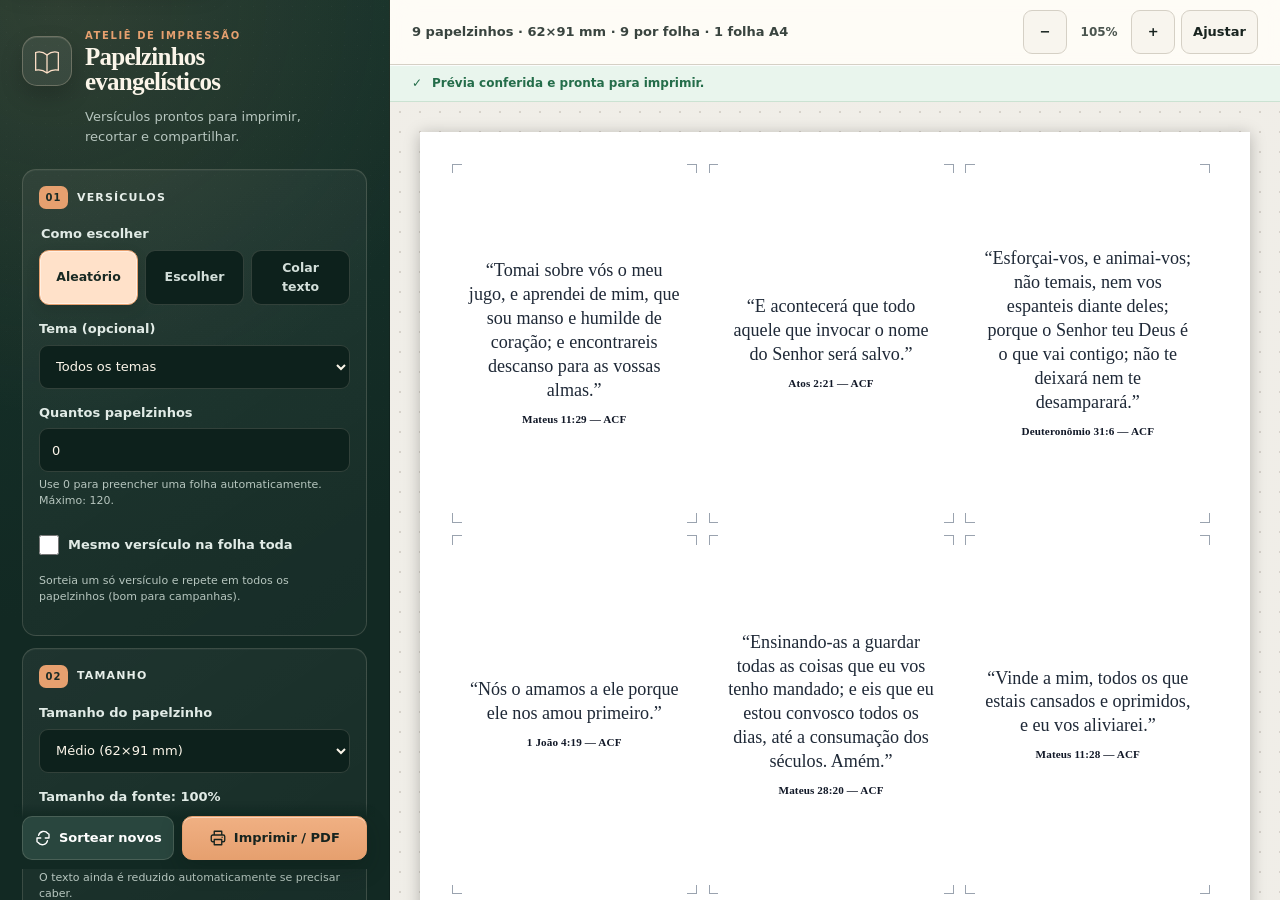
==== index.html @ 83075b1c "feat(footer): add ADMPF default and Portuguese polish" ====
<!DOCTYPE html>
<html lang="pt-BR">
<head>
  <meta charset="UTF-8" />
  <meta name="viewport" content="width=device-width, initial-scale=1.0" />
  <meta name="description" content="Monte folhas A4 de papelzinhos evangelísticos com versículos da Bíblia (ACF), prontos para imprimir e recortar." />
  <meta name="theme-color" content="#122923" />
  <title>Papelzinhos evangelísticos</title>
  <link rel="icon" href="data:image/svg+xml,%3Csvg xmlns='http://www.w3.org/2000/svg' viewBox='0 0 64 64'%3E%3Crect width='64' height='64' rx='14' fill='%23152a25'/%3E%3Cpath d='M13 17c8-3 14-1 19 4 5-5 11-7 19-4v32c-8-2-14 0-19 5-5-5-11-7-19-5z' fill='%23f5ead7'/%3E%3Cpath d='M32 21v33' stroke='%23d27d56' stroke-width='3'/%3E%3C/svg%3E" />
  <link rel="stylesheet" href="src/styles/main.css" />
  <link rel="stylesheet" href="src/styles/layout.css" />
  <link rel="stylesheet" href="src/styles/templates.css" />
  <link rel="stylesheet" href="src/styles/print.css" />
</head>
<body>
  <a class="skip-link" href="#preview">Pular para a prévia</a>
  <aside class="sidebar" id="sidebar">
    <header class="brand">
      <span class="brand-mark" aria-hidden="true">
        <svg viewBox="0 0 48 48" focusable="false">
          <path d="M8 12c6-2 11-.6 16 3.5C29 11.4 34 10 40 12v25c-6-1.5-11 0-16 4-5-4-10-5.5-16-4z" />
          <path d="M24 15.5V41" />
        </svg>
      </span>
      <span>
        <span class="eyebrow">Ateliê de impressão</span>
        <h1>Papelzinhos<br />evangelísticos</h1>
      </span>
    </header>
    <p class="subtitle">Versículos prontos para imprimir, recortar e compartilhar.</p>
    <a class="mobile-preview-link" href="#preview">Ver prévia da folha <span aria-hidden="true">↓</span></a>

    <section class="panel" aria-labelledby="step-verses">
      <h2 id="step-verses"><span>01</span> Versículos</h2>
      <div class="field">
        <fieldset class="mode-fieldset">
          <legend>Como escolher</legend>
          <div class="radios">
          <label><input type="radio" name="mode" value="random" checked /> Aleatório</label>
          <label><input type="radio" name="mode" value="manual" /> Escolher</label>
          <label><input type="radio" name="mode" value="paste" /> Colar texto</label>
          </div>
        </fieldset>
      </div>

      <div class="field mode-block" data-mode="random generate">
        <label for="theme">Tema (opcional)</label>
        <select id="theme"><option value="">Todos os temas</option></select>
      </div>

      <div class="field mode-block" data-mode="manual">
        <label for="search">Buscar versículo</label>
        <input type="search" id="search" placeholder="ex.: João 3:16 ou amor" autocomplete="off" aria-controls="searchResults" aria-expanded="false" />
        <div id="searchResults" class="search-results" aria-live="polite"></div>
        <div id="picked" class="picked" aria-label="Versículos escolhidos"></div>
      </div>

      <div class="field mode-block" data-mode="paste">
        <label for="pasteText">Cole os versículos (um por linha/parágrafo)</label>
        <textarea id="pasteText" rows="6" placeholder="João 3:16 - Porque Deus amou o mundo..."></textarea>
      </div>

      <div class="field mode-block" data-mode="random generate">
        <label for="count">Quantos papelzinhos</label>
        <input type="number" id="count" min="0" max="120" step="1" inputmode="numeric" value="0" aria-describedby="countHint" />
        <small class="hint" id="countHint">Use 0 para preencher uma folha automaticamente. Máximo: 120.</small>
      </div>

      <div class="field mode-block" data-mode="random generate">
        <label class="check"><input type="checkbox" id="sameVerse" aria-describedby="sameVerseHint" /> Mesmo versículo na folha toda</label>
        <small class="hint" id="sameVerseHint">Sorteia um só versículo e repete em todos os papelzinhos (bom para campanhas).</small>
      </div>

      <div class="field mode-block" data-mode="manual paste">
        <label class="check"><input type="checkbox" id="fillPage" aria-describedby="fillPageHint" /> Completar a folha repetindo</label>
        <small class="hint" id="fillPageHint">Repete os versículos escolhidos até fechar a última folha A4.</small>
      </div>
    </section>

    <section class="panel" aria-labelledby="step-size">
      <h2 id="step-size"><span>02</span> Tamanho</h2>
      <div class="field">
        <label for="size">Tamanho do papelzinho</label>
        <select id="size"></select>
      </div>
      <div class="field">
        <label for="fontScale">Tamanho da fonte: <span id="fontScaleVal">100%</span></label>
        <input type="range" id="fontScale" min="0.6" max="1.6" step="0.05" value="1" aria-describedby="fontScaleHint" />
        <small class="hint" id="fontScaleHint">O texto ainda é reduzido automaticamente se precisar caber.</small>
      </div>
    </section>

    <section class="panel" aria-labelledby="step-art">
      <h2 id="step-art"><span>03</span> Arte de fundo</h2>
      <div class="field template-field" id="templateField">
        <div class="template-select-fallback">
          <label for="template">Template</label>
          <select id="template"></select>
        </div>
        <button id="templateChooserButton" class="template-chooser-button" type="button" aria-haspopup="dialog" aria-controls="templateDialog" hidden>
          <span class="template-active-preview" id="selectedTemplatePreview" aria-hidden="true"></span>
          <span class="template-active-copy">
            <small>Arte selecionada</small>
            <strong id="selectedTemplateName">Liso (branco)</strong>
            <span>Ver os 22 modelos</span>
          </span>
          <svg aria-hidden="true" viewBox="0 0 24 24"><path d="m9 18 6-6-6-6" /></svg>
        </button>
      </div>
      <div class="field">
        <label for="bgImage">Ou use sua própria imagem de fundo</label>
        <input type="file" id="bgImage" accept="image/*" aria-describedby="bgImageHint bgImageError" />
        <small class="hint" id="bgImageHint">PNG, JPG, WebP ou outra imagem de até 10 MB e 32 megapixels.</small>
        <p class="field-error" id="bgImageError" role="alert" aria-live="assertive" hidden></p>
        <button id="bgImageClear" class="secondary compact" type="button" hidden>Remover imagem</button>
      </div>
      <div class="field" id="overlayField" hidden>
        <label for="overlay">Clareador do fundo (legibilidade): <span id="overlayVal">35%</span></label>
        <input type="range" id="overlay" min="0" max="0.85" step="0.05" value="0.35" />
      </div>
    </section>

    <section class="panel" aria-labelledby="step-personalize">
      <h2 id="step-personalize"><span>04</span> Personalização <small>opcional</small></h2>
      <div class="field">
        <label class="check footer-default-check">
          <input type="checkbox" id="defaultFooter" aria-describedby="defaultFooterText" />
          <span>
            <strong>Usar rodapé padrão</strong>
            <small id="defaultFooterText">IGREJA ADMPF - Descida do Metrô Eng. da Rainha - Ou visite uma igreja próxima.</small>
          </span>
        </label>
      </div>
      <div class="field">
        <label for="footerText">Texto extra do rodapé (opcional)</label>
        <input type="text" id="footerText" maxlength="80" placeholder="ex.: WhatsApp (91) 99999-9999" aria-describedby="footerHint" />
        <small class="hint" id="footerHint">Se o rodapé padrão estiver ativo, este texto aparecerá abaixo dele.</small>
      </div>
    </section>

    <div class="actions">
      <button id="btnGenerate" class="secondary" type="button">
        <svg aria-hidden="true" viewBox="0 0 24 24"><path d="M20 7v5h-5M4 17v-5h5M6.1 8.5A7 7 0 0 1 18.5 6L20 7M4 17l1.5 1A7 7 0 0 0 18 15.5" /></svg>
        <span>Sortear novos</span>
      </button>
      <button id="btnPrint" class="primary" type="button">
        <svg aria-hidden="true" viewBox="0 0 24 24"><path d="M7 8V3h10v5M7 17H5a2 2 0 0 1-2-2v-5a2 2 0 0 1 2-2h14a2 2 0 0 1 2 2v5a2 2 0 0 1-2 2h-2M7 14h10v7H7z" /><path d="M17.5 11h.01" /></svg>
        <span>Imprimir / PDF</span>
      </button>
    </div>
    <p class="footnote">Texto bíblico: Almeida Corrigida Fiel (ACF)</p>
  </aside>

  <main class="preview" id="preview" aria-labelledby="preview-title">
    <h2 id="preview-title" class="sr-only">Prévia das folhas A4</h2>
    <div class="preview-toolbar">
      <span id="sheetInfo" class="sheet-info" aria-live="polite"></span>
      <div class="zoom-controls" role="group" aria-label="Zoom da prévia">
        <button id="zoomOut" type="button" title="Diminuir zoom" aria-label="Diminuir zoom">−</button>
        <output id="zoomVal" class="zoom-val" aria-live="polite">100%</output>
        <button id="zoomIn" type="button" title="Aumentar zoom" aria-label="Aumentar zoom">+</button>
        <button id="zoomFit" type="button" title="Ajustar à largura da tela" aria-label="Ajustar prévia à largura">Ajustar</button>
      </div>
    </div>
    <div id="previewStatus" class="preview-status" role="status" aria-live="assertive" tabindex="-1" hidden></div>
    <div class="preview-scroll" id="previewScroll">
      <div id="sheetContainer" class="sheet-container"></div>
    </div>
  </main>

  <dialog id="templateDialog" class="template-dialog" aria-labelledby="templateDialogTitle" aria-describedby="templateDialogDescription">
    <form method="dialog">
      <header class="template-dialog-header">
        <div>
          <span class="eyebrow">Galeria de artes</span>
          <h2 id="templateDialogTitle">Escolha o fundo</h2>
          <p id="templateDialogDescription">Use as setas para explorar. Clique ou pressione Enter para aplicar.</p>
        </div>
        <button class="dialog-icon-close" type="submit" value="cancel" aria-label="Fechar galeria">
          <svg aria-hidden="true" viewBox="0 0 24 24"><path d="M6 6l12 12M18 6 6 18" /></svg>
        </button>
      </header>
      <div id="templateGallery" class="template-gallery" role="radiogroup" aria-label="Modelos de arte de fundo"></div>
      <footer class="template-dialog-footer">
        <span><strong id="galleryTemplateName">Liso (branco)</strong> selecionado</span>
        <button class="dialog-cancel" type="submit" value="done">Concluir</button>
      </footer>
    </form>
  </dialog>

  <dialog id="printDialog" class="print-dialog" aria-labelledby="printDialogTitle" aria-describedby="printDialogDescription">
    <form method="dialog">
      <div class="dialog-heading">
        <span class="dialog-mark" aria-hidden="true">
          <svg viewBox="0 0 24 24"><path d="M6 9V3h12v6M6 18H4a2 2 0 0 1-2-2v-5a2 2 0 0 1 2-2h16a2 2 0 0 1 2 2v5a2 2 0 0 1-2 2h-2M6 15h12v7H6z" /></svg>
        </span>
        <div>
          <span class="eyebrow">Conferência final</span>
          <h2 id="printDialogTitle">Prepare a impressão</h2>
        </div>
      </div>
      <p id="printDialogDescription">Na próxima janela, confira estas opções antes de imprimir ou salvar o PDF.</p>
      <p class="print-summary" id="printDialogSummary"></p>
      <ul class="print-checklist" aria-label="Configurações recomendadas">
        <li><span aria-hidden="true">✓</span><div><strong>Papel A4</strong><small>210 × 297 mm</small></div></li>
        <li><span aria-hidden="true">✓</span><div><strong>Escala 100%</strong><small>Não use “Ajustar à página”</small></div></li>
        <li><span aria-hidden="true">✓</span><div><strong>Margens: nenhuma</strong><small>Ou a opção “sem bordas”</small></div></li>
        <li><span aria-hidden="true">✓</span><div><strong>Gráficos de fundo</strong><small>Ative para imprimir a arte escolhida</small></div></li>
      </ul>
      <div class="dialog-actions">
        <button class="dialog-cancel" type="submit" value="cancel">Cancelar</button>
        <button class="primary" id="confirmPrint" type="button">Abrir impressão</button>
      </div>
    </form>
  </dialog>

  <script type="module" src="src/app.js"></script>
</body>
</html>
---- src/styles/main.css ----
/* main.css — interface do ateliê de impressão. */
:root {
  --canvas: #ebe8e0;
  --sidebar-bg: #122923;
  --sidebar-panel: #1a352e;
  --sidebar-fg: #fbf5e9;
  --sidebar-muted: #b7c6bf;
  --accent: #e6a06f;
  --accent-strong: #cf7d50;
  --accent-soft: #ffe1c9;
  --border: rgba(239, 230, 210, 0.16);
  --input-bg: #0d211c;
  --ring: rgba(242, 174, 126, 0.42);
  --ink: #18231f;
  --muted-ink: #5b655f;
  --paper: #fffdf8;
  --danger: #a74335;
  --danger-bg: #fff0ea;
  --success: #246d4a;
  --success-bg: #e9f5ed;
  --radius: 14px;
  --ease: cubic-bezier(0.2, 0.8, 0.2, 1);
  --shadow-paper: 0 2px 4px rgba(28, 37, 32, 0.08), 0 20px 55px rgba(28, 37, 32, 0.14);
}

* { box-sizing: border-box; }
html { margin: 0; height: 100%; scroll-behavior: smooth; }
body {
  margin: 0;
  height: 100%;
  display: flex;
  overflow: hidden;
  background: var(--canvas);
  color: var(--ink);
  font-family: Inter, ui-sans-serif, system-ui, -apple-system, BlinkMacSystemFont, "Segoe UI", sans-serif;
  font-size: 16px;
  line-height: 1.5;
}

[hidden] { display: none !important; }
.sr-only {
  position: absolute !important;
  width: 1px !important;
  height: 1px !important;
  padding: 0 !important;
  margin: -1px !important;
  overflow: hidden !important;
  clip: rect(0, 0, 0, 0) !important;
  white-space: nowrap !important;
  border: 0 !important;
}
.skip-link {
  position: fixed;
  z-index: 100;
  top: 10px;
  left: 10px;
  transform: translateY(-160%);
  padding: 10px 14px;
  border-radius: 8px;
  background: var(--paper);
  color: var(--ink);
  font-weight: 700;
  box-shadow: 0 8px 24px rgba(0, 0, 0, 0.2);
  transition: transform 180ms var(--ease);
}
.skip-link:focus { transform: translateY(0); }

/* ---------------- Painel de criação ---------------- */
.sidebar {
  position: relative;
  z-index: 10;
  flex: 0 0 390px;
  width: 390px;
  height: 100vh;
  overflow-y: auto;
  overscroll-behavior: contain;
  padding: 28px 22px 32px;
  color: var(--sidebar-fg);
  background:
    radial-gradient(circle at 15% 0%, rgba(230, 160, 111, 0.12), transparent 26rem),
    linear-gradient(165deg, #17332b 0%, var(--sidebar-bg) 62%);
  border-right: 1px solid rgba(0, 0, 0, 0.2);
  scrollbar-width: thin;
  scrollbar-color: #4d6b61 transparent;
}
.sidebar::before {
  content: "";
  position: fixed;
  z-index: -1;
  inset: 0 auto 0 0;
  width: 390px;
  pointer-events: none;
  opacity: 0.28;
  background-image: radial-gradient(rgba(255, 255, 255, 0.12) 0.7px, transparent 0.7px);
  background-size: 13px 13px;
  mask-image: linear-gradient(to bottom, #000, transparent 72%);
}

.brand { display: flex; align-items: center; gap: 13px; }
.brand-mark {
  display: grid;
  place-items: center;
  width: 50px;
  height: 50px;
  flex: 0 0 auto;
  border: 1px solid rgba(255, 225, 201, 0.25);
  border-radius: 15px;
  color: var(--accent-soft);
  background: rgba(255, 255, 255, 0.07);
  box-shadow: inset 0 1px rgba(255, 255, 255, 0.1), 0 10px 22px rgba(0, 0, 0, 0.18);
}
.brand-mark svg { width: 34px; height: 34px; fill: none; stroke: currentColor; stroke-width: 1.8; }
.eyebrow {
  display: block;
  margin-bottom: 2px;
  color: var(--accent);
  font-size: 10px;
  font-weight: 800;
  letter-spacing: 0.16em;
  text-transform: uppercase;
}
.sidebar h1 {
  margin: 0;
  font-family: Georgia, "Times New Roman", serif;
  font-size: 25px;
  font-weight: 600;
  line-height: 0.98;
  letter-spacing: -0.03em;
}
.sidebar .subtitle {
  max-width: 31ch;
  margin: 13px 0 22px 63px;
  color: var(--sidebar-muted);
  font-size: 13px;
  line-height: 1.55;
}
.mobile-preview-link { display: none; }

.panel {
  position: relative;
  margin-bottom: 12px;
  padding: 16px;
  overflow: hidden;
  border: 1px solid var(--border);
  border-radius: var(--radius);
  background: linear-gradient(145deg, rgba(255,255,255,0.055), rgba(255,255,255,0.025));
  box-shadow: inset 0 1px rgba(255, 255, 255, 0.035);
  transition: border-color 180ms var(--ease), background 180ms var(--ease);
}
.panel:focus-within {
  border-color: rgba(230, 160, 111, 0.42);
  background: linear-gradient(145deg, rgba(255,255,255,0.075), rgba(255,255,255,0.035));
}
.panel h2 {
  display: flex;
  align-items: center;
  gap: 9px;
  margin: 0 0 15px;
  color: #e6eee9;
  font-size: 11px;
  font-weight: 800;
  letter-spacing: 0.105em;
  text-transform: uppercase;
}
.panel h2 > span {
  display: grid;
  place-items: center;
  width: 29px;
  height: 23px;
  border-radius: 7px;
  color: #192b26;
  background: var(--accent);
  font-size: 10px;
  font-variant-numeric: tabular-nums;
}
.panel h2 small {
  margin-left: auto;
  color: var(--sidebar-muted);
  font-size: 9px;
  font-weight: 700;
  letter-spacing: 0.08em;
}
.field { margin-bottom: 14px; }
.field:last-child { margin-bottom: 0; }
.field > label,
.template-select-fallback > label,
.mode-fieldset > legend {
  display: block;
  margin: 0 0 6px;
  color: #e1ebe6;
  font-size: 13px;
  font-weight: 600;
}
.mode-fieldset { min-width: 0; margin: 0; padding: 0; border: 0; }

.radios { display: grid; grid-template-columns: repeat(3, minmax(0, 1fr)); gap: 7px; }
.radios label {
  position: relative;
  display: flex;
  align-items: center;
  justify-content: center;
  min-height: 44px;
  padding: 8px 10px;
  cursor: pointer;
  user-select: none;
  border: 1px solid var(--border);
  border-radius: 10px;
  background: var(--input-bg);
  color: #d3dfda;
  font-size: 12.5px;
  font-weight: 650;
  text-align: center;
  transition: color 180ms var(--ease), border-color 180ms var(--ease), background 180ms var(--ease), box-shadow 180ms var(--ease);
}
.radios label:hover { border-color: rgba(230, 160, 111, 0.5); }
.radios label:has(input:checked) {
  border-color: var(--accent);
  color: #182923;
  background: var(--accent-soft);
  box-shadow: inset 0 0 0 1px rgba(255,255,255,0.45), 0 5px 14px rgba(0,0,0,0.12);
}
.radios label:has(input:focus-visible) { outline: 3px solid var(--ring); outline-offset: 2px; }
.radios input[type="radio"] { position: absolute; opacity: 0; pointer-events: none; }

.check {
  display: flex !important;
  align-items: center;
  gap: 9px;
  min-height: 44px;
  cursor: pointer;
  color: #dce6e1;
  font-size: 13px;
  line-height: 1.4;
}
.check input { width: 20px; height: 20px; flex: 0 0 auto; margin: 0; accent-color: var(--accent-strong); }

.footer-default-check {
  min-height: 68px;
  padding: 11px;
  border: 1px solid var(--border);
  border-radius: 10px;
  background: var(--input-bg);
  transition: border-color 180ms var(--ease), background 180ms var(--ease), box-shadow 180ms var(--ease);
}
.footer-default-check:hover { border-color: rgba(230, 160, 111, 0.5); }
.footer-default-check:has(input:checked) {
  border-color: var(--accent);
  background: #18382f;
  box-shadow: inset 0 0 0 1px rgba(255, 225, 201, 0.08);
}
.footer-default-check > span { min-width: 0; }
.footer-default-check strong,
.footer-default-check small { display: block; }
.footer-default-check strong { color: #f7efe3; font-size: 13px; }
.footer-default-check small {
  margin-top: 3px;
  color: var(--sidebar-muted);
  font-size: 10px;
  font-weight: 500;
  line-height: 1.4;
}

input[type="text"],
input[type="search"],
input[type="number"],
select,
textarea {
  width: 100%;
  min-height: 44px;
  padding: 10px 12px;
  border: 1px solid var(--border);
  border-radius: 9px;
  outline: none;
  background: var(--input-bg);
  color: var(--sidebar-fg);
  font: inherit;
  font-size: 13px;
  transition: border-color 160ms var(--ease), box-shadow 160ms var(--ease), background 160ms var(--ease);
}
input::placeholder, textarea::placeholder { color: #81958d; opacity: 1; }
input[type="text"]:focus,
input[type="search"]:focus,
input[type="number"]:focus,
select:focus,
textarea:focus {
  border-color: var(--accent);
  background: #102720;
  box-shadow: 0 0 0 3px var(--ring);
}
select { cursor: pointer; }
textarea { min-height: 112px; resize: vertical; line-height: 1.5; }
input[type="range"] { width: 100%; min-height: 44px; cursor: pointer; accent-color: var(--accent); }
input[type="file"] { width: 100%; min-height: 44px; color: var(--sidebar-muted); font-size: 12px; }
input[type="file"]::file-selector-button {
  min-height: 38px;
  margin-right: 8px;
  padding: 7px 11px;
  cursor: pointer;
  border: 1px solid var(--border);
  border-radius: 8px;
  background: #29463e;
  color: var(--sidebar-fg);
  font: inherit;
  font-size: 12px;
}
.hint, .footnote { color: var(--sidebar-muted); font-size: 11px; }
.hint { display: block; margin-top: 5px; line-height: 1.45; }
.footnote { margin: 15px 0 0; text-align: center; }
.field-error {
  margin: 7px 0 0;
  padding: 9px 10px;
  border: 1px solid rgba(255, 184, 161, 0.35);
  border-radius: 8px;
  background: rgba(130, 42, 29, 0.28);
  color: #ffd7ca;
  font-size: 12px;
  font-weight: 650;
  line-height: 1.4;
}

/* Seletor compacto de arte; o select original continua como fallback sem JS. */
.template-chooser-button {
  display: grid;
  grid-template-columns: 92px minmax(0, 1fr) 20px;
  align-items: center;
  width: 100%;
  min-height: 82px;
  padding: 8px;
  gap: 11px;
  border-color: rgba(255, 225, 201, 0.22);
  background: #0d211c;
  text-align: left;
}
.template-chooser-button:hover { border-color: rgba(230, 160, 111, 0.58); background: #102720; }
.template-active-preview {
  position: relative;
  display: block;
  width: 92px;
  height: 64px;
  overflow: hidden;
  border: 1px solid rgba(255,255,255,0.38);
  border-radius: 8px;
  background: #fff;
  color: #1d2924;
  box-shadow: 0 5px 14px rgba(0,0,0,0.2);
}
.template-active-copy { display: block; min-width: 0; }
.template-active-copy small,
.template-active-copy strong,
.template-active-copy span { display: block; }
.template-active-copy small { color: var(--sidebar-muted); font-size: 9px; font-weight: 800; letter-spacing: 0.1em; text-transform: uppercase; }
.template-active-copy strong { margin-top: 2px; overflow: hidden; color: #fff; font-size: 13px; text-overflow: ellipsis; white-space: nowrap; }
.template-active-copy > span { margin-top: 2px; color: var(--accent-soft); font-size: 11px; font-weight: 650; }
.template-chooser-button > svg { width: 19px; height: 19px; fill: none; stroke: var(--accent); stroke-width: 2; stroke-linecap: round; stroke-linejoin: round; }
.template-field.is-enhanced .template-select-fallback { display: none; }

.template-mini-content {
  position: absolute;
  z-index: 2;
  inset: 0;
  display: flex;
  flex-direction: column;
  align-items: center;
  justify-content: center;
  padding: 10px;
  color: #1f2937;
  font-family: Georgia, "Times New Roman", serif;
  line-height: 1.12;
  text-align: center;
  pointer-events: none;
}
.template-mini-content > span { max-width: 16ch; font-size: 9px; }
.template-mini-content > small { margin-top: 4px; font-size: 7px; font-weight: 700; }

/* Busca / seleção manual */
.search-results { display: grid; max-height: 230px; margin-top: 7px; overflow-y: auto; gap: 3px; }
.result {
  display: block;
  width: 100%;
  min-height: 44px;
  padding: 9px 10px;
  cursor: pointer;
  border: 0;
  border-radius: 8px;
  background: transparent;
  color: var(--sidebar-fg);
  font-size: 12px;
  line-height: 1.4;
  text-align: left;
  transition: background 160ms var(--ease);
}
.result:hover, .result:focus-visible { background: #29463e; }
.result strong { color: var(--accent-soft); }
.result span { display: block; margin-top: 2px; color: var(--sidebar-muted); }
.search-empty { margin: 4px 0 0; padding: 10px; color: var(--sidebar-muted); font-size: 12px; }
.picked { display: flex; flex-wrap: wrap; gap: 6px; margin-top: 9px; }
.chip {
  display: inline-flex;
  align-items: center;
  min-height: 46px;
  padding: 1px 1px 1px 12px;
  gap: 4px;
  border: 1px solid rgba(255, 225, 201, 0.2);
  border-radius: 999px;
  background: #29463e;
  color: #fff;
  font-size: 12px;
}
.chip button {
  display: grid;
  place-items: center;
  width: 44px;
  height: 44px;
  min-height: 44px;
  padding: 0;
  border: 0;
  border-radius: 50%;
  background: transparent;
  color: #fff;
  font-size: 18px;
  line-height: 1;
}
.chip button:hover { background: rgba(255,255,255,0.1); }

/* Ações sempre alcançíveis */
.actions {
  position: sticky;
  z-index: 5;
  bottom: -1px;
  display: grid;
  grid-template-columns: 0.9fr 1.1fr;
  gap: 8px;
  margin: 18px -8px 0;
  padding: 12px 8px 9px;
  background: linear-gradient(to bottom, transparent, var(--sidebar-bg) 22%);
}
button {
  min-height: 44px;
  padding: 10px 13px;
  cursor: pointer;
  border: 1px solid var(--border);
  border-radius: 10px;
  background: #29463e;
  color: #fff;
  font: inherit;
  font-size: 13px;
  font-weight: 700;
  transition: background 180ms var(--ease), border-color 180ms var(--ease), box-shadow 180ms var(--ease), transform 180ms var(--ease), opacity 180ms var(--ease);
}
button:hover { background: #34584e; border-color: rgba(255,255,255,0.24); }
button:active { transform: translateY(1px); }
button:disabled { cursor: not-allowed; opacity: 0.52; transform: none; }
button.primary {
  border-color: var(--accent);
  background: linear-gradient(180deg, #f0b083 0%, var(--accent) 100%);
  color: #17241f;
  box-shadow: 0 8px 22px rgba(11, 25, 21, 0.3), inset 0 1px rgba(255,255,255,0.45);
}
button.primary:hover:not(:disabled) { border-color: #f3bb94; background: linear-gradient(180deg, #f5bd97 0%, #e8a170 100%); }
button.secondary { background: #29463e; }
button.compact { min-height: 44px; margin-top: 7px; padding: 8px 11px; }
.actions button { display: inline-flex; align-items: center; justify-content: center; gap: 7px; padding-inline: 9px; }
.actions svg { width: 18px; height: 18px; flex: 0 0 auto; fill: none; stroke: currentColor; stroke-width: 1.8; stroke-linecap: round; stroke-linejoin: round; }
:focus-visible { outline: 3px solid var(--accent); outline-offset: 2px; }

/* ---------------- Área de prévia ---------------- */
.preview { flex: 1; display: flex; min-width: 0; height: 100vh; flex-direction: column; background: var(--canvas); }
.preview-toolbar {
  position: relative;
  z-index: 4;
  display: flex;
  align-items: center;
  justify-content: space-between;
  min-height: 64px;
  padding: 10px 22px;
  gap: 16px;
  flex: 0 0 auto;
  border-bottom: 1px solid #d5d0c5;
  background: rgba(255, 253, 248, 0.92);
  color: var(--ink);
  backdrop-filter: blur(12px);
  box-shadow: 0 1px 0 rgba(255,255,255,0.8);
}
.sheet-info {
  min-width: 0;
  overflow: hidden;
  color: #39443f;
  font-size: 13px;
  font-weight: 700;
  text-overflow: ellipsis;
  white-space: nowrap;
}
.zoom-controls { display: flex; align-items: center; gap: 6px; flex: 0 0 auto; }
.zoom-controls button {
  min-width: 44px;
  min-height: 44px;
  padding: 6px 11px;
  border: 1px solid #d5d0c5;
  border-radius: 9px;
  background: #f8f5ee;
  color: var(--ink);
  font-size: 13px;
}
.zoom-controls button:hover { border-color: #bbb4a7; background: #eee9df; }
.zoom-val { min-width: 52px; color: #4b554f; font-size: 12px; font-weight: 750; text-align: center; font-variant-numeric: tabular-nums; }
.preview-status {
  position: relative;
  z-index: 3;
  padding: 9px 22px 9px 42px;
  border-bottom: 1px solid transparent;
  font-size: 12px;
  font-weight: 650;
}
.preview-status::before { position: absolute; left: 22px; font-weight: 900; }
.preview-status.is-ready { border-color: #cbe2d2; background: var(--success-bg); color: var(--success); }
.preview-status.is-ready::before { content: "✓"; }
.preview-status.is-checking { border-color: #ddd8cc; background: #f7f3ea; color: var(--muted-ink); }
.preview-status.is-checking::before { content: "·"; }
.preview-status.is-pending { border-color: #ead49e; background: #fff7dc; color: #725515; }
.preview-status.is-pending::before { content: "…"; }
.preview-status.is-warning { border-color: #efc8ba; background: var(--danger-bg); color: var(--danger); }
.preview-status.is-warning::before { content: "!"; }
.preview-scroll {
  flex: 1;
  display: flex;
  align-items: flex-start;
  justify-content: center;
  overflow: auto;
  padding: 30px;
  background-color: var(--canvas);
  background-image:
    linear-gradient(rgba(255,255,255,0.25), rgba(255,255,255,0.25)),
    radial-gradient(circle, #c7c1b6 0.7px, transparent 0.8px);
  background-size: auto, 20px 20px;
}
.sheet-container { display: flex; flex-direction: column; gap: 28px; filter: drop-shadow(var(--shadow-paper)); }
.empty {
  max-width: 430px;
  margin-top: 8vh;
  padding: 44px 38px;
  border: 1px dashed #bbb4a7;
  border-radius: 16px;
  background: rgba(255,253,248,0.8);
  color: var(--muted-ink);
  font-size: 14px;
  text-align: center;
}

/* ---------------- Conferência de impressão ---------------- */
.print-dialog {
  width: min(92vw, 540px);
  max-height: min(88vh, 760px);
  padding: 0;
  overflow: auto;
  border: 1px solid #d6cfc1;
  border-radius: 20px;
  background: var(--paper);
  color: var(--ink);
  box-shadow: 0 28px 90px rgba(10, 26, 21, 0.35);
}

/* ---------------- Galeria de templates ---------------- */
.template-dialog {
  width: min(94vw, 860px);
  max-height: min(90vh, 820px);
  padding: 0;
  overflow: hidden;
  border: 1px solid #d6cfc1;
  border-radius: 20px;
  background: var(--paper);
  color: var(--ink);
  box-shadow: 0 28px 90px rgba(10, 26, 21, 0.4);
}
.template-dialog::backdrop { background: rgba(8, 21, 17, 0.76); backdrop-filter: blur(5px); }
.template-dialog form { display: flex; max-height: min(90vh, 820px); margin: 0; flex-direction: column; }
.template-dialog-header {
  display: flex;
  align-items: flex-start;
  justify-content: space-between;
  padding: 24px 26px 18px;
  gap: 18px;
  flex: 0 0 auto;
  border-bottom: 1px solid #e0dbd1;
}
.template-dialog .eyebrow { color: #8d5839; }
.template-dialog h2 { margin: 2px 0 0; font-family: Georgia, "Times New Roman", serif; font-size: 29px; line-height: 1.05; letter-spacing: -0.025em; }
.template-dialog-header p { margin: 7px 0 0; color: #5c6761; font-size: 12px; }
.dialog-icon-close {
  display: grid;
  place-items: center;
  width: 44px;
  min-width: 44px;
  height: 44px;
  padding: 0;
  border-color: #d7d1c6;
  border-radius: 50%;
  background: #f3efe7;
  color: #37433d;
}
.dialog-icon-close:hover { border-color: #bbb2a4; background: #e9e3d8; }
.dialog-icon-close svg { width: 20px; height: 20px; fill: none; stroke: currentColor; stroke-width: 2; stroke-linecap: round; }
.template-gallery {
  display: grid;
  grid-template-columns: repeat(4, minmax(0, 1fr));
  grid-auto-rows: max-content;
  align-content: start;
  min-height: 0;
  padding: 18px 20px 22px;
  overflow-y: auto;
  gap: 12px;
  flex: 1 1 auto;
  background:
    linear-gradient(rgba(255,255,255,0.38), rgba(255,255,255,0.38)),
    radial-gradient(circle, #d4cec2 0.6px, transparent 0.7px);
  background-color: #ece8df;
  background-size: auto, 16px 16px;
  scrollbar-width: thin;
  scrollbar-color: #ada598 transparent;
}
.template-option {
  position: relative;
  display: block;
  min-width: 0;
  min-height: 0;
  padding: 7px;
  overflow: hidden;
  border: 2px solid transparent;
  border-radius: 12px;
  background: #fffdf8;
  color: var(--ink);
  box-shadow: 0 3px 12px rgba(32, 41, 36, 0.08);
  text-align: left;
}
.template-option:hover { border-color: #b9a58f; background: #fff; box-shadow: 0 8px 22px rgba(32, 41, 36, 0.14); }
.template-option[aria-checked="true"] { border-color: var(--accent-strong); box-shadow: 0 0 0 2px rgba(207, 125, 80, 0.16), 0 8px 22px rgba(32, 41, 36, 0.14); }
.template-option[aria-checked="true"]::after {
  content: "✓";
  position: absolute;
  z-index: 4;
  top: 12px;
  right: 12px;
  display: grid;
  place-items: center;
  width: 25px;
  height: 25px;
  border: 2px solid #fff;
  border-radius: 50%;
  background: #245f45;
  color: #fff;
  font-size: 13px;
  font-weight: 900;
  box-shadow: 0 2px 7px rgba(0,0,0,0.25);
}
.template-thumb {
  position: relative;
  display: block;
  width: 100%;
  aspect-ratio: 1.38 / 1;
  overflow: hidden;
  border: 1px solid #d9d4ca;
  border-radius: 7px;
  background: #fff;
}
.template-option-label { display: block; padding: 8px 3px 3px; overflow: hidden; color: #35413b; font-size: 11px; font-weight: 750; text-overflow: ellipsis; white-space: nowrap; }
.template-dialog-footer {
  display: flex;
  align-items: center;
  justify-content: space-between;
  min-height: 62px;
  padding: 9px 24px;
  gap: 14px;
  flex: 0 0 auto;
  border-top: 1px solid #d9d3c8;
  background: var(--paper);
  color: #59635e;
  font-size: 12px;
}
.template-dialog-footer strong { color: #27332e; }
.template-dialog-footer button { min-width: 110px; border-color: #d6cfc1; background: #f4f0e8; color: #34413b; }
.template-dialog-footer button:hover { border-color: #bdb4a6; background: #e9e3d8; }
.print-dialog::backdrop {
  background: rgba(8, 21, 17, 0.72);
  backdrop-filter: blur(5px);
}
.print-dialog form { margin: 0; padding: 28px; }
.dialog-heading { display: flex; align-items: center; gap: 14px; margin-bottom: 17px; }
.dialog-mark {
  display: grid;
  place-items: center;
  width: 52px;
  height: 52px;
  flex: 0 0 auto;
  border-radius: 15px;
  background: #e8f1ec;
  color: #255c45;
}
.dialog-mark svg { width: 29px; height: 29px; fill: none; stroke: currentColor; stroke-width: 1.8; stroke-linecap: round; stroke-linejoin: round; }
.print-dialog .eyebrow { color: #8d5839; }
.print-dialog h2 { margin: 2px 0 0; font-family: Georgia, "Times New Roman", serif; font-size: 27px; line-height: 1.1; letter-spacing: -0.025em; }
.print-dialog > form > p { color: #55605a; font-size: 14px; line-height: 1.55; }
.print-dialog .print-summary {
  margin: 18px 0;
  padding: 12px 14px;
  border-left: 4px solid var(--accent-strong);
  border-radius: 0 9px 9px 0;
  background: #f7efe4;
  color: #4b382b;
  font-weight: 750;
}
.print-checklist { display: grid; margin: 0; padding: 0; gap: 8px; list-style: none; }
.print-checklist li {
  display: flex;
  align-items: center;
  min-height: 58px;
  padding: 9px 11px;
  gap: 11px;
  border: 1px solid #ddd8cd;
  border-radius: 11px;
  background: #fff;
}
.print-checklist li > span {
  display: grid;
  place-items: center;
  width: 27px;
  height: 27px;
  flex: 0 0 auto;
  border-radius: 50%;
  background: #dceee3;
  color: #206340;
  font-weight: 900;
}
.print-checklist strong, .print-checklist small { display: block; }
.print-checklist strong { color: #26332e; font-size: 13px; }
.print-checklist small { margin-top: 1px; color: #65706a; font-size: 11px; }
.dialog-actions { display: grid; grid-template-columns: 1fr 1.2fr; margin-top: 22px; gap: 9px; }
.dialog-actions button { min-height: 48px; }
.dialog-actions .dialog-cancel { border-color: #d6cfc1; background: #f4f0e8; color: #34413b; }
.dialog-actions .dialog-cancel:hover { border-color: #bdb4a6; background: #e9e3d8; }

/* ---------------- Telas estreitas ---------------- */
@media (max-width: 900px) {
  html, body { height: auto; min-height: 100%; }
  body { display: block; overflow: visible; }
  .sidebar {
    width: 100%;
    height: auto;
    min-height: 0;
    padding: 24px 18px 0;
    overflow: visible;
    overscroll-behavior: auto;
    border-right: 0;
  }
  .sidebar::before { position: absolute; width: 100%; height: 28rem; }
  .sidebar .subtitle { margin-left: 63px; }
  .mobile-preview-link {
    display: inline-flex;
    align-items: center;
    min-height: 44px;
    margin: -6px 0 16px 63px;
    gap: 6px;
    color: var(--accent-soft);
    font-size: 12px;
    font-weight: 750;
    text-underline-offset: 3px;
  }
  .panel { max-width: 680px; margin-inline: auto; }
  .actions {
    margin-inline: -18px;
    padding: 14px 18px calc(14px + env(safe-area-inset-bottom));
    background: rgba(13, 33, 28, 0.96);
    backdrop-filter: blur(16px);
    box-shadow: 0 -1px rgba(255,255,255,0.08), 0 -12px 28px rgba(0,0,0,0.18);
  }
  .footnote { margin: 0; padding: 12px 0 22px; }
  .preview { width: 100%; height: auto; min-height: 100svh; scroll-margin-top: 0; }
  .preview-toolbar { position: sticky; top: 0; padding-inline: 14px; }
  .preview-scroll { min-height: calc(100svh - 64px); padding: 16px; overflow: auto; }
}

@media (max-width: 520px) {
  .sidebar { padding-inline: 14px; }
  .brand-mark { width: 46px; height: 46px; border-radius: 13px; }
  .sidebar h1 { font-size: 23px; }
  .sidebar .subtitle, .mobile-preview-link { margin-left: 59px; }
  .panel { padding: 14px; }
  .actions { margin-inline: -14px; padding-inline: 14px; }
  .actions button { font-size: 12px; }
  .preview-toolbar { align-items: stretch; flex-direction: column; gap: 7px; padding-block: 9px; }
  .sheet-info { text-align: center; }
  .zoom-controls { justify-content: center; }
  .preview-status { padding-inline: 36px 14px; }
  .preview-status::before { left: 15px; }
  .preview-scroll { min-height: calc(100svh - 113px); padding: 12px; }
  .template-dialog { width: calc(100vw - 20px); max-height: calc(100svh - 20px); border-radius: 16px; }
  .template-dialog form { max-height: calc(100svh - 20px); }
  .template-dialog-header { padding: 19px 17px 14px; }
  .template-dialog h2 { font-size: 25px; }
  .template-dialog-header p { max-width: 32ch; }
  .template-gallery { grid-template-columns: repeat(2, minmax(0, 1fr)); padding: 12px; gap: 9px; }
  .template-option { padding: 5px; }
  .template-dialog-footer { padding-inline: 15px; }
  .template-dialog-footer span { max-width: 20ch; }
  .print-dialog form { padding: 22px 18px 18px; }
  .print-dialog h2 { font-size: 24px; }
  .dialog-actions { grid-template-columns: 1fr; }
  .dialog-actions .primary { grid-row: 1; }
}

@media (prefers-reduced-motion: reduce) {
  html { scroll-behavior: auto; }
  *, *::before, *::after {
    scroll-behavior: auto !important;
    transition-duration: 0.01ms !important;
    animation-duration: 0.01ms !important;
    animation-iteration-count: 1 !important;
  }
}

@media print {
  .skip-link,
  .preview-status,
  .template-dialog { display: none !important; }
}
---- src/styles/layout.css ----
/* layout.css — Diagramação A4 na tela (preview). DONO: Agente "layout".
   Estiliza: a folha A4 com sombra de preview, o grid de papelzinhos,
   a tipografia (serifada para o versículo) e as marcas de corte. */

/* Autossuficiência do módulo: não depender do reset global do main.css.
   (padding do .tract-content precisa contar DENTRO da célula em mm) */
.a4-page,
.tract-grid,
.tract,
.tract-bg,
.tract-content,
.tract-content * {
  box-sizing: border-box;
}

/* ---- Folha A4 (preview na tela) ----------------------------------------- */
.a4-page {
  width: 210mm;
  height: 297mm;
  background: #fff;
  box-shadow: 0 2px 14px rgba(0, 0, 0, 0.25);
  position: relative;
  overflow: hidden;
  flex: 0 0 auto; /* não encolhe dentro do .sheet-container (flex column) */
}

/* ---- Grid dos papelzinhos ----------------------------------------------- */
.tract-grid {
  display: grid;
  align-content: start;
  justify-content: start;
  /* colunas, gap e padding vêm inline de layout.js (em mm) */
}

/* ---- Papelzinho ---------------------------------------------------------- */
.tract {
  position: relative;
  overflow: hidden;
  background: #fff;
}

/* Marca de corte estilo "linha pontilhada": borda discreta na célula. */
.tract.crop-dashed {
  border: 0.3mm dashed #b8c0cc;
}

/* Estilo "cantos / crop marks": sem borda; os cantinhos são desenhados. */
.tract.crop-marks {
  border: none;
}

/* ---- Fundo (arte do template) ------------------------------------------- */
.tract-bg {
  position: absolute;
  inset: 0;
  z-index: 0;
  pointer-events: none;
}

/* ---- Conteúdo (versículo + referência) ---------------------------------- */
.tract-content {
  position: relative;
  z-index: 1;
  height: 100%;
  width: 100%;
  display: flex;
  flex-direction: column;
  align-items: center;
  justify-content: center;
  text-align: center;
  padding: 4mm;
  gap: 2mm;
  overflow: hidden;
}

.tract-text {
  margin: 0;
  font-family: Georgia, "Times New Roman", "Liberation Serif", serif;
  line-height: 1.32;
  /* font-size é definido pelo auto-fit em layout.js; este é só fallback */
  font-size: 10pt;
  color: #1f2937;
  /* permite quebra de palavras muito longas sem estourar a largura */
  overflow-wrap: anywhere;
  word-break: normal;
  hyphens: auto;
}

.tract-ref {
  margin: 0;
  font-family: Georgia, "Times New Roman", "Liberation Serif", serif;
  font-weight: 700;
  font-size: 8pt;
  letter-spacing: 0.01em;
  color: #111827;
  flex: 0 0 auto;
}

/* Rodapé opcional (igreja/contato): discreto, separado por um filete. */
.tract-footer {
  margin: 0;
  margin-top: 1mm;
  padding-top: 1mm;
  border-top: 0.2mm solid rgba(17, 24, 39, 0.25);
  font-family: system-ui, -apple-system, "Segoe UI", Roboto, sans-serif;
  font-size: 6pt;
  letter-spacing: 0.02em;
  color: #374151;
  flex: 0 0 auto;
  max-width: 100%;
  overflow-wrap: anywhere;
  white-space: pre-line;
}

/* ---- Crop marks (cantinhos discretos nos 4 vértices) -------------------- */
.crop-mark {
  position: absolute;
  width: 2.5mm;
  height: 2.5mm;
  z-index: 2;
  pointer-events: none;
  border-color: #9aa3af;
  border-style: solid;
  border-width: 0;
}
.crop-mark.crop-tl { top: 0; left: 0; border-top-width: 0.3mm; border-left-width: 0.3mm; }
.crop-mark.crop-tr { top: 0; right: 0; border-top-width: 0.3mm; border-right-width: 0.3mm; }
.crop-mark.crop-bl { bottom: 0; left: 0; border-bottom-width: 0.3mm; border-left-width: 0.3mm; }
.crop-mark.crop-br { bottom: 0; right: 0; border-bottom-width: 0.3mm; border-right-width: 0.3mm; }
---- src/styles/templates.css ----
/* templates.css — DONO: Agente "templates".
 *
 * Artes de fundo dos papelzinhos. Todas vivem dentro de `.tract-bg`
 * (position:absolute; inset:0; z-index:0) e ficam ATRÁS do
 * `.tract-content`. Regras de ouro:
 *   - cores suaves, texto escuro sempre legível;
 *   - leves para impressão (pouca tinta, sem fundos saturados);
 *   - SVG inline esticado (preserveAspectRatio="none") preenche o cartão.
 */

/* SVG inserido pelos templates ocupa todo o fundo. */
.tract-bg > svg {
  position: absolute;
  inset: 0;
  width: 100%;
  height: 100%;
  display: block;
}

/* Garantir impressão fiel das cores de fundo. */
.tract-bg {
  -webkit-print-color-adjust: exact;
  print-color-adjust: exact;
}

/* ============================ 1. Liso ============================ */
.tpl-plain {
  background: #ffffff;
}

/* ========================= 2. Azul suave ========================= */
.tpl-soft-blue {
  background: linear-gradient(135deg, #f4f9ff 0%, #e3f0ff 55%, #d4e7fb 100%);
}

/* ====================== 3. Papel kraft (bege) ==================== */
.tpl-kraft {
  background-color: #f3e9d6;
  background-image:
    radial-gradient(circle at 20% 25%, rgba(180, 150, 105, 0.10) 0 1px, transparent 1px),
    radial-gradient(circle at 70% 65%, rgba(160, 130, 90, 0.10) 0 1px, transparent 1px),
    linear-gradient(135deg, #f6eedd 0%, #efe2c9 100%);
  background-size: 7mm 7mm, 9mm 9mm, 100% 100%;
}

/* ===================== 4. Moldura ornamental ==================== */
.tpl-frame {
  background: #ffffff;
  box-shadow:
    inset 0 0 0 1mm #c9a86a,
    inset 0 0 0 1.4mm #ffffff,
    inset 0 0 0 1.9mm #e7d3a6;
}
.pz-svg-corners {
  color: #b08c4e;
}
.pz-corner-art path[fill="none"] {
  stroke: currentColor;
  stroke-width: 1.2;
}
.pz-corner-art circle,
.pz-corner-art path:not([fill="none"]) {
  fill: currentColor;
  stroke: none;
}

/* ================== 5. Marca d'água de cruz ===================== */
.tpl-cross {
  background: linear-gradient(180deg, #ffffff 0%, #f7f9fc 100%);
}
.pz-svg-cross {
  /* a cruz é desenhada em viewBox 0..100; centralizamos sem esticar
     demais usando preserveAspectRatio="none" — o efeito é uma cruz
     proporcionalmente larga ao cartão, suave o bastante para ler por cima. */
}
.pz-cross-mark rect {
  fill: #1f2937;
  opacity: 0.06;
}

/* ===================== 6. Folhas (orgânico) ==================== */
.tpl-leaves {
  background: linear-gradient(160deg, #f6fbf4 0%, #eaf5e7 100%);
}
.pz-svg-leaves {
  color: #6f9c6a;
  opacity: 0.55;
}
.pz-leaf-branch path[fill="none"] {
  stroke: currentColor;
  stroke-width: 1.1;
}
.pz-leaf path {
  fill: currentColor;
}

/* ======================= 7. Raios de luz ======================= */
.tpl-rays {
  background:
    radial-gradient(120% 80% at 50% -10%, #fff7e0 0%, #fffdf6 45%, #ffffff 75%);
}
.pz-rays line {
  stroke: #f6d98a;
  stroke-width: 0.8;
  opacity: 0.35;
}

/* ==================== 8. Pontilhado elegante =================== */
.tpl-dots {
  background-color: #ffffff;
  background-image:
    radial-gradient(circle, #cfd8e3 0.6px, transparent 0.7px);
  background-size: 4mm 4mm;
  background-position: 1mm 1mm;
  box-shadow: inset 0 0 0 0.6mm #e2e8f0;
}

/* ======================= 9. Pêssego suave ====================== */
.tpl-warm {
  background: linear-gradient(135deg, #fff6f0 0%, #ffe9dc 55%, #ffdcc7 100%);
}

/* ======================== 10. Verde menta ====================== */
.tpl-mint {
  background: linear-gradient(135deg, #f1fbf6 0%, #ddf3e8 55%, #cdebdc 100%);
}

/* ========================= 11. Lavanda ========================= */
.tpl-lavender {
  background: linear-gradient(135deg, #f7f4fd 0%, #ece4fb 55%, #ddd2f5 100%);
}

/* ==================== 12. Pomba (marca d'água) ================= */
.tpl-dove {
  background: linear-gradient(180deg, #ffffff 0%, #f6f9fc 100%);
}
.pz-svg-dove { color: #4b6584; opacity: 0.10; }
.pz-dove path { fill: currentColor; }
.pz-dove circle { fill: #ffffff; }

/* ==================== 13. Peixe (marca d'água) ================= */
.tpl-fish {
  background: linear-gradient(180deg, #ffffff 0%, #f3faf9 100%);
}
.pz-svg-fish { color: #3f7d76; opacity: 0.14; }
.pz-fish path[fill="none"] { stroke: currentColor; stroke-width: 2.2; }
.pz-fish circle { fill: currentColor; }

/* ===================== 14. Bíblia aberta ====================== */
.tpl-book {
  background: linear-gradient(180deg, #ffffff 0%, #fbf8f2 100%);
}
.pz-svg-book { color: #9a7b4a; opacity: 0.16; }
.pz-book path[fill="none"] { stroke: currentColor; stroke-width: 1.6; }
.pz-book line { stroke: currentColor; stroke-width: 0.9; }

/* ====================== 15. Aurora (pastel) ==================== */
.tpl-aurora {
  background: linear-gradient(140deg, #ffeef5 0%, #efe9fb 35%, #e3f0fd 70%, #e8fbf4 100%);
}

/* ====================== 16. Ondas do mar ======================= */
.tpl-waves {
  background: linear-gradient(180deg, #ffffff 0%, #eef6fd 100%);
}
.pz-waves .w1 { fill: #bfdcf5; opacity: 0.55; }
.pz-waves .w2 { fill: #8fc1ea; opacity: 0.5; }

/* ==================== 17. Trigo (colheita) ===================== */
.tpl-wheat {
  background: linear-gradient(160deg, #fffdf6 0%, #faf3e0 100%);
}
.pz-svg-wheat { color: #c9a227; opacity: 0.4; }
.pz-wheat path[fill="none"] { stroke: currentColor; stroke-width: 1; }
.pz-wheat ellipse { fill: currentColor; }

/* ================= 18. Céu estrelado (suave) =================== */
.tpl-stars {
  background: linear-gradient(180deg, #eef1fb 0%, #ffffff 65%);
}
.pz-stars circle,
.pz-stars path { fill: #5c6bc0; opacity: 0.28; }

/* ================ 19. Coração (marca d'água) =================== */
.tpl-heart {
  background: linear-gradient(160deg, #fff7f9 0%, #ffe9ef 100%);
}
.pz-heart path { fill: #e05d7a; opacity: 0.09; }

/* ================= 20. Âncora da esperança ===================== */
.tpl-anchor {
  background: linear-gradient(180deg, #ffffff 0%, #eef7f9 100%);
}
.pz-anchor { color: #3a7ca5; opacity: 0.14; }
.pz-anchor line,
.pz-anchor circle[fill="none"],
.pz-anchor path[fill="none"] { stroke: currentColor; stroke-width: 2.4; }
.pz-anchor path:not([fill="none"]) { fill: currentColor; }

/* ========================= 21. Videira ========================= */
.tpl-vine {
  background: linear-gradient(180deg, #f7fbf4 0%, #ffffff 55%);
}
.pz-svg-vine { color: #5d8a57; opacity: 0.5; }
.pz-vine-stem { stroke: currentColor; stroke-width: 1; }
.pz-vine .pz-leaf path { fill: currentColor; }
.pz-grapes circle { fill: #7c5f9e; opacity: 0.85; }

/* ================== 22. Arco-íris (promessa) =================== */
.tpl-rainbow {
  background: #ffffff;
}
.pz-rainbow path { stroke-width: 5; opacity: 0.35; }
.pz-rb1 { stroke: #f2a0a0; }
.pz-rb2 { stroke: #f6c68f; }
.pz-rb3 { stroke: #f3e08e; }
.pz-rb4 { stroke: #9fd3ac; }
.pz-rb5 { stroke: #9dc0ee; }

/* =============== Imagem própria (enviada pelo usuário) ========= */
.tpl-custom {
  background-color: #ffffff; /* fallback enquanto a imagem carrega */
}

/* ===== Modo impressão: aliviar artes para gastar menos tinta ===== */
@media print {
  .pz-rays line { opacity: 0.25; }
  .pz-svg-leaves { opacity: 0.45; }
  .pz-cross-mark rect { opacity: 0.05; }
  .pz-svg-dove { opacity: 0.08; }
  .pz-svg-fish { opacity: 0.11; }
  .pz-svg-book { opacity: 0.12; }
  .pz-heart path { opacity: 0.07; }
  .pz-anchor { opacity: 0.11; }
  .pz-stars circle, .pz-stars path { opacity: 0.22; }
  .pz-rainbow path { opacity: 0.28; }
  .pz-svg-wheat { opacity: 0.32; }
  .pz-svg-vine { opacity: 0.4; }
}
---- src/styles/print.css ----
/* print.css — Impressão A4 fiel. DONO: Agente "layout".
   O que está na tela deve sair igual no papel. */

@media print {
  /* Folha A4 sem margens do navegador: o respiro fica nos papelzinhos. */
  @page {
    size: A4;
    margin: 0;
  }

  /* Preserva cores/gradientes das artes de fundo na impressão. */
  * {
    -webkit-print-color-adjust: exact !important;
    print-color-adjust: exact !important;
  }

  html, body {
    margin: 0 !important;
    padding: 0 !important;
    background: #fff !important;
  }

  /* Só a folha deve aparecer: esconde a barra lateral e a barra de zoom. */
  .sidebar { display: none !important; }
  .preview-toolbar { display: none !important; }

  /* Área de preview vira o próprio papel, sem padding/scroll. */
  .preview,
  .preview-scroll {
    padding: 0 !important;
    margin: 0 !important;
    overflow: visible !important;
    display: block !important;
    height: auto !important;
  }
  .sheet-container {
    gap: 0 !important;
    display: block !important;
    zoom: 1 !important; /* zoom do preview não afeta o papel */
  }

  /* Cada folha A4 ocupa uma página física; quebra de página entre folhas. */
  .a4-page {
    box-shadow: none !important;
    width: 210mm !important;
    height: 297mm !important;
    page-break-after: always;
    break-after: page;
    overflow: hidden;
  }
  .a4-page:last-child {
    page-break-after: auto;
    break-after: auto;
  }

  /* Marcas de corte continuam visíveis no papel para guiar o recorte. */
  .crop-mark,
  .tract.crop-dashed {
    -webkit-print-color-adjust: exact !important;
    print-color-adjust: exact !important;
  }
}
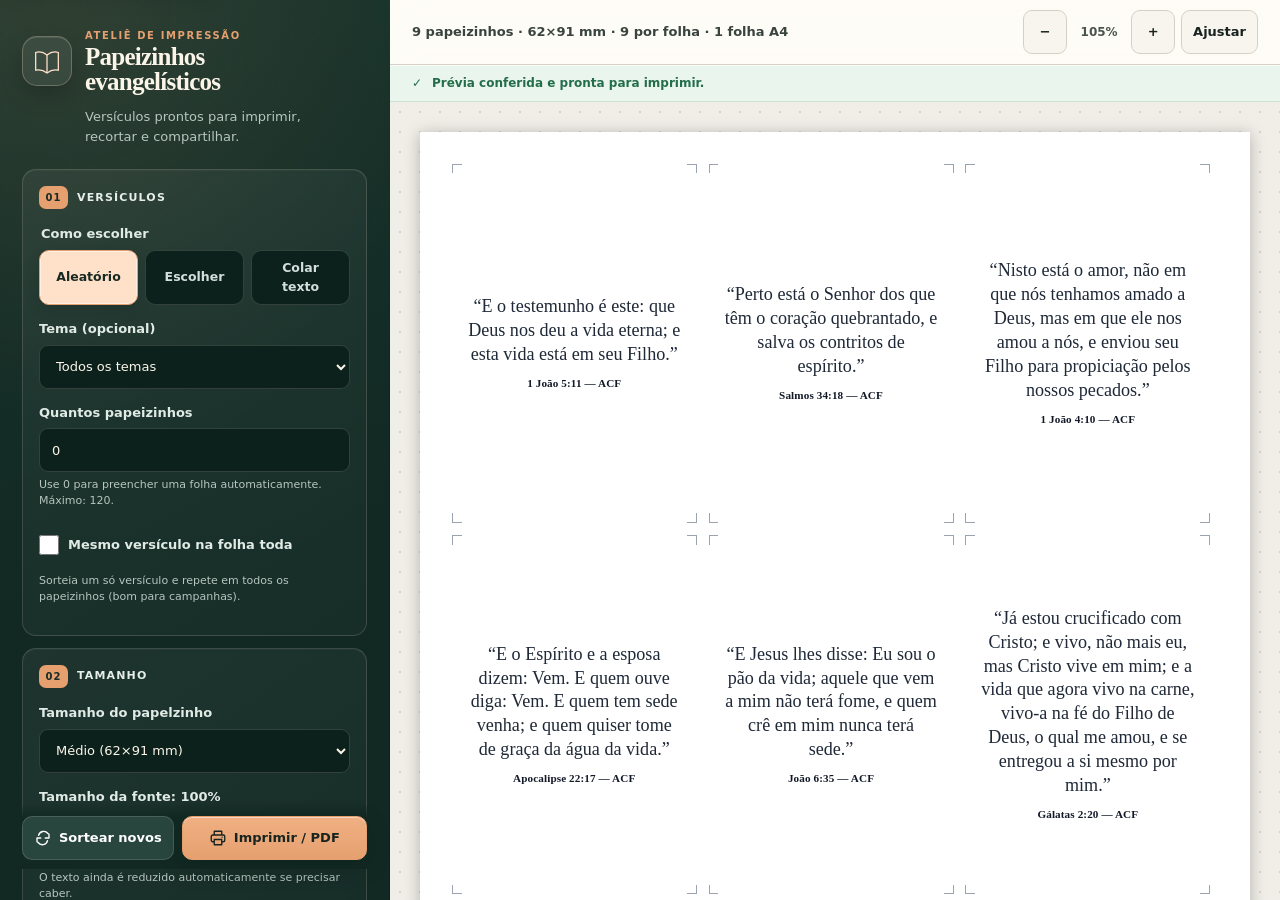
==== commit 1f932fd9: "fix(copy): correct the plural of papelzinho" ====
--- a/index.html
+++ b/index.html
@@ -3,9 +3,9 @@
 <head>
   <meta charset="UTF-8" />
   <meta name="viewport" content="width=device-width, initial-scale=1.0" />
-  <meta name="description" content="Monte folhas A4 de papelzinhos evangelísticos com versículos da Bíblia (ACF), prontos para imprimir e recortar." />
+  <meta name="description" content="Monte folhas A4 de papeizinhos evangelísticos com versículos da Bíblia (ACF), prontos para imprimir e recortar." />
   <meta name="theme-color" content="#122923" />
-  <title>Papelzinhos evangelísticos</title>
+  <title>Papeizinhos evangelísticos</title>
   <link rel="icon" href="data:image/svg+xml,%3Csvg xmlns='http://www.w3.org/2000/svg' viewBox='0 0 64 64'%3E%3Crect width='64' height='64' rx='14' fill='%23152a25'/%3E%3Cpath d='M13 17c8-3 14-1 19 4 5-5 11-7 19-4v32c-8-2-14 0-19 5-5-5-11-7-19-5z' fill='%23f5ead7'/%3E%3Cpath d='M32 21v33' stroke='%23d27d56' stroke-width='3'/%3E%3C/svg%3E" />
   <link rel="stylesheet" href="src/styles/main.css" />
   <link rel="stylesheet" href="src/styles/layout.css" />
@@ -24,7 +24,7 @@
       </span>
       <span>
         <span class="eyebrow">Ateliê de impressão</span>
-        <h1>Papelzinhos<br />evangelísticos</h1>
+        <h1>Papeizinhos<br />evangelísticos</h1>
       </span>
     </header>
     <p class="subtitle">Versículos prontos para imprimir, recortar e compartilhar.</p>
@@ -61,14 +61,14 @@
       </div>
 
       <div class="field mode-block" data-mode="random generate">
-        <label for="count">Quantos papelzinhos</label>
+        <label for="count">Quantos papeizinhos</label>
         <input type="number" id="count" min="0" max="120" step="1" inputmode="numeric" value="0" aria-describedby="countHint" />
         <small class="hint" id="countHint">Use 0 para preencher uma folha automaticamente. Máximo: 120.</small>
       </div>
 
       <div class="field mode-block" data-mode="random generate">
         <label class="check"><input type="checkbox" id="sameVerse" aria-describedby="sameVerseHint" /> Mesmo versículo na folha toda</label>
-        <small class="hint" id="sameVerseHint">Sorteia um só versículo e repete em todos os papelzinhos (bom para campanhas).</small>
+        <small class="hint" id="sameVerseHint">Sorteia um só versículo e repete em todos os papeizinhos (bom para campanhas).</small>
       </div>
 
       <div class="field mode-block" data-mode="manual paste">
--- a/src/styles/layout.css
+++ b/src/styles/layout.css
@@ -1,5 +1,5 @@
 /* layout.css — Diagramação A4 na tela (preview). DONO: Agente "layout".
-   Estiliza: a folha A4 com sombra de preview, o grid de papelzinhos,
+   Estiliza: a folha A4 com sombra de preview, o grid de papeizinhos,
    a tipografia (serifada para o versículo) e as marcas de corte. */
 
 /* Autossuficiência do módulo: não depender do reset global do main.css.
@@ -24,7 +24,7 @@
   flex: 0 0 auto; /* não encolhe dentro do .sheet-container (flex column) */
 }
 
-/* ---- Grid dos papelzinhos ----------------------------------------------- */
+/* ---- Grid dos papeizinhos ----------------------------------------------- */
 .tract-grid {
   display: grid;
   align-content: start;
--- a/src/styles/templates.css
+++ b/src/styles/templates.css
@@ -1,6 +1,6 @@
 /* templates.css — DONO: Agente "templates".
  *
- * Artes de fundo dos papelzinhos. Todas vivem dentro de `.tract-bg`
+ * Artes de fundo dos papeizinhos. Todas vivem dentro de `.tract-bg`
  * (position:absolute; inset:0; z-index:0) e ficam ATRÁS do
  * `.tract-content`. Regras de ouro:
  *   - cores suaves, texto escuro sempre legível;
--- a/src/styles/print.css
+++ b/src/styles/print.css
@@ -2,7 +2,7 @@
    O que está na tela deve sair igual no papel. */
 
 @media print {
-  /* Folha A4 sem margens do navegador: o respiro fica nos papelzinhos. */
+  /* Folha A4 sem margens do navegador: o respiro fica nos papeizinhos. */
   @page {
     size: A4;
     margin: 0;
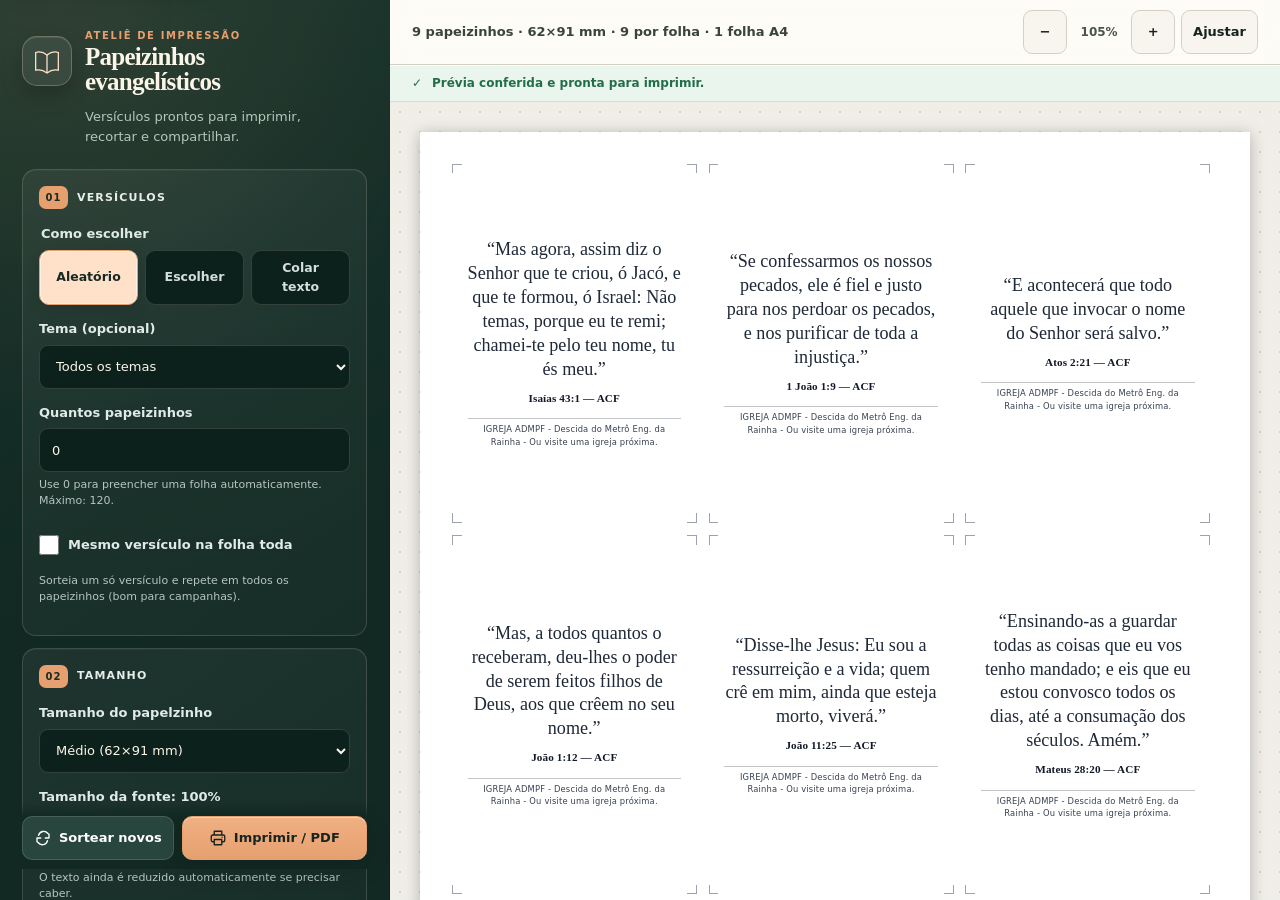
==== commit 970326fc: "feat(editor): streamline verse picking and enable church footer by default" ====
--- a/index.html
+++ b/index.html
@@ -51,7 +51,9 @@
       <div class="field mode-block" data-mode="manual">
         <label for="search">Buscar versículo</label>
         <input type="search" id="search" placeholder="ex.: João 3:16 ou amor" autocomplete="off" aria-controls="searchResults" aria-expanded="false" />
-        <div id="searchResults" class="search-results" aria-live="polite"></div>
+        <small id="searchSummary" class="hint" role="status">Busque e clique para adicionar. Os escolhidos saem dos resultados.</small>
+        <div id="searchResults" class="search-results"></div>
+        <small id="pickedSummary" class="hint" role="status">Nenhum versículo escolhido.</small>
         <div id="picked" class="picked" aria-label="Versículos escolhidos"></div>
       </div>
 
@@ -124,7 +126,7 @@
       <h2 id="step-personalize"><span>04</span> Personalização <small>opcional</small></h2>
       <div class="field">
         <label class="check footer-default-check">
-          <input type="checkbox" id="defaultFooter" aria-describedby="defaultFooterText" />
+          <input type="checkbox" id="defaultFooter" aria-describedby="defaultFooterText" checked />
           <span>
             <strong>Usar rodapé padrão</strong>
             <small id="defaultFooterText">IGREJA ADMPF - Descida do Metrô Eng. da Rainha - Ou visite uma igreja próxima.</small>
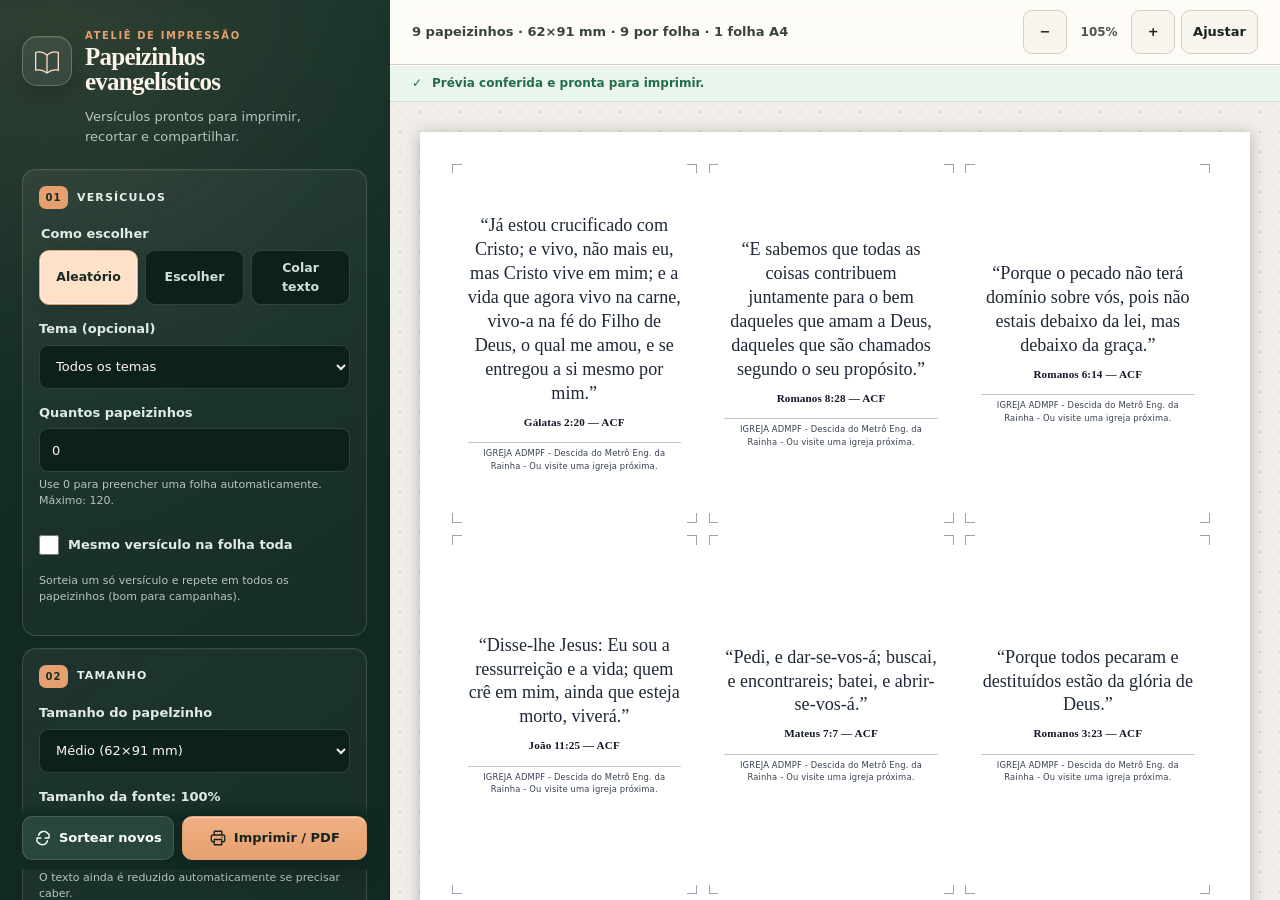
==== commit 62287567: "feat(art): alternate selected backgrounds across printed tracts" ====
--- a/index.html
+++ b/index.html
@@ -102,7 +102,7 @@
         <button id="templateChooserButton" class="template-chooser-button" type="button" aria-haspopup="dialog" aria-controls="templateDialog" hidden>
           <span class="template-active-preview" id="selectedTemplatePreview" aria-hidden="true"></span>
           <span class="template-active-copy">
-            <small>Arte selecionada</small>
+            <small>Artes da folha</small>
             <strong id="selectedTemplateName">Liso (branco)</strong>
             <span>Ver os 22 modelos</span>
           </span>
@@ -176,15 +176,20 @@
         <div>
           <span class="eyebrow">Galeria de artes</span>
           <h2 id="templateDialogTitle">Escolha o fundo</h2>
-          <p id="templateDialogDescription">Use as setas para explorar. Clique ou pressione Enter para aplicar.</p>
+          <p id="templateDialogDescription">Use as setas para explorar. Clique ou pressione Enter para escolher.</p>
         </div>
         <button class="dialog-icon-close" type="submit" value="cancel" aria-label="Fechar galeria">
           <svg aria-hidden="true" viewBox="0 0 24 24"><path d="M6 6l12 12M18 6 6 18" /></svg>
         </button>
       </header>
+      <div class="template-mix-controls">
+        <label><input type="checkbox" id="mixTemplates" /> Alternar várias artes na folha</label>
+        <small>Marque as artes desejadas. Elas se repetem na ordem escolhida, em todos os papeizinhos.</small>
+        <button type="button" id="shuffleTemplates" class="dialog-cancel" hidden>Embaralhar ordem das artes</button>
+      </div>
       <div id="templateGallery" class="template-gallery" role="radiogroup" aria-label="Modelos de arte de fundo"></div>
       <footer class="template-dialog-footer">
-        <span><strong id="galleryTemplateName">Liso (branco)</strong> selecionado</span>
+        <span id="galleryTemplateName" role="status">Liso (branco)</span>
         <button class="dialog-cancel" type="submit" value="done">Concluir</button>
       </footer>
     </form>
--- a/src/styles/main.css
+++ b/src/styles/main.css
@@ -599,6 +599,10 @@
 }
 .dialog-icon-close:hover { border-color: #bbb2a4; background: #e9e3d8; }
 .dialog-icon-close svg { width: 20px; height: 20px; fill: none; stroke: currentColor; stroke-width: 2; stroke-linecap: round; }
+.template-mix-controls { display: grid; gap: 6px; padding: 12px 20px; color: #35413b; flex: 0 0 auto; border-bottom: 1px solid #d9d3c8; }
+.template-mix-controls label { display: flex; align-items: center; gap: 8px; min-height: 32px; color: #27332e; font-size: 13px; cursor: pointer; }
+.template-mix-controls small { font-size: 11px; line-height: 1.4; color: #59635e; }
+.template-mix-controls button { justify-self: start; padding: 7px 12px; border-color: #d6cfc1; background: #f4f0e8; color: #34413b; font-size: 12px; }
 .template-gallery {
   display: grid;
   grid-template-columns: repeat(4, minmax(0, 1fr));
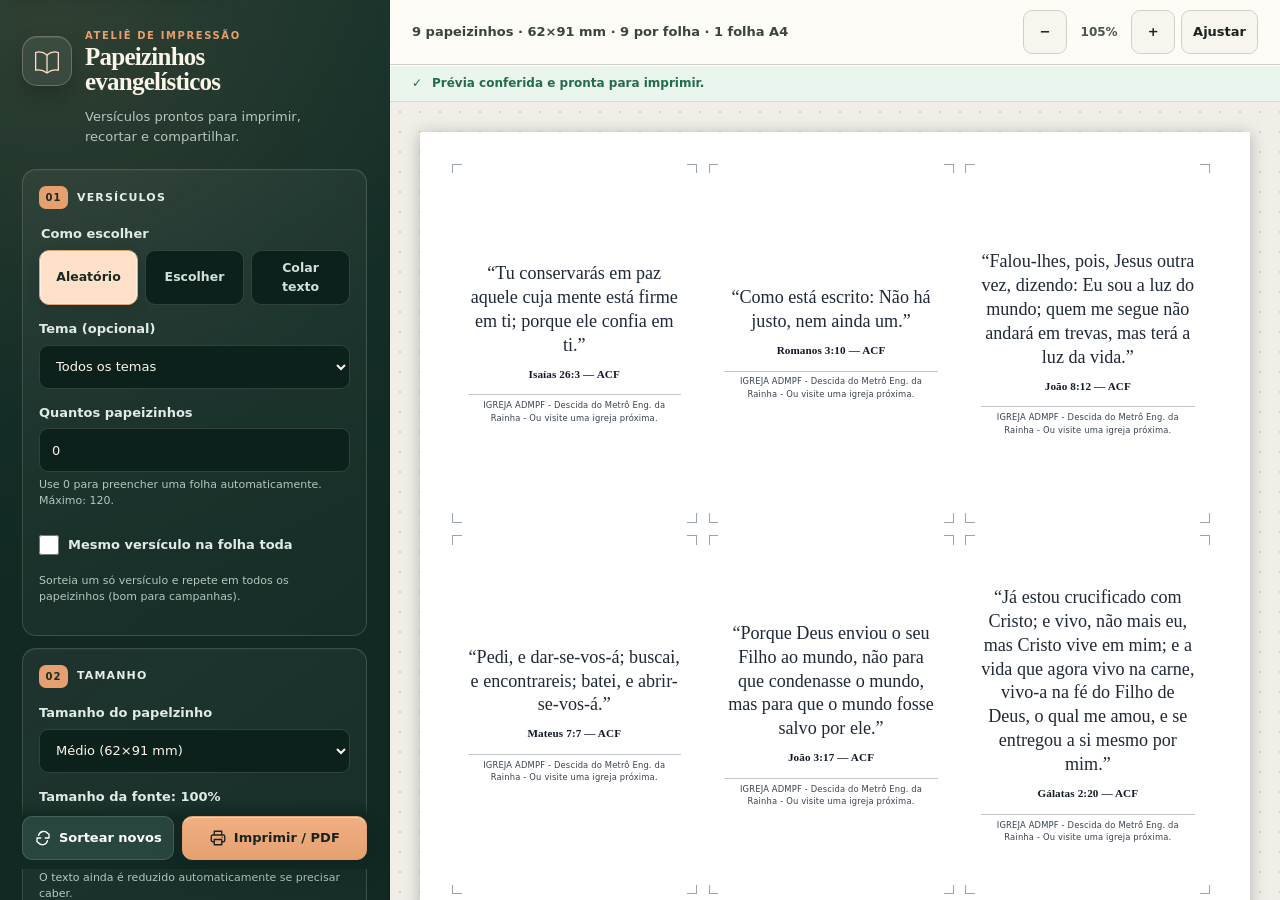
==== commit beeb8bb9: "feat(church): add logo upload and background image sizing guidance" ====
--- a/index.html
+++ b/index.html
@@ -111,8 +111,10 @@
       </div>
       <div class="field">
         <label for="bgImage">Ou use sua própria imagem de fundo</label>
-        <input type="file" id="bgImage" accept="image/*" aria-describedby="bgImageHint bgImageError" />
+        <input type="file" id="bgImage" accept="image/*" aria-describedby="bgImageHint bgImageSizeHint bgImageError" />
         <small class="hint" id="bgImageHint">PNG, JPG, WebP ou outra imagem de até 10 MB e 32 megapixels.</small>
+        <small class="hint" id="bgImageSizeHint"></small>
+        <small class="hint">Use a mesma proporção do papelzinho para evitar cortes nas bordas. Deixe o centro livre para o texto. Imagens enviadas precisam ser escolhidas novamente ao reabrir o app.</small>
         <p class="field-error" id="bgImageError" role="alert" aria-live="assertive" hidden></p>
         <button id="bgImageClear" class="secondary compact" type="button" hidden>Remover imagem</button>
       </div>
@@ -124,6 +126,14 @@
 
     <section class="panel" aria-labelledby="step-personalize">
       <h2 id="step-personalize"><span>04</span> Personalização <small>opcional</small></h2>
+      <div class="field">
+        <label for="churchLogo">Logo da igreja (opcional)</label>
+        <input type="file" id="churchLogo" accept="image/*" aria-describedby="churchLogoHint churchLogoError" />
+        <small class="hint" id="churchLogoHint">Prefira PNG transparente, com pelo menos 320 px de largura. O logo aparece acima do rodapé, sem recortar. Até 10 MB; escolha novamente ao reabrir o app.</small>
+        <img id="churchLogoPreview" class="church-logo-preview" alt="Logo escolhido para os papeizinhos" hidden />
+        <p class="field-error" id="churchLogoError" role="alert" hidden></p>
+        <button id="churchLogoClear" class="secondary compact" type="button" hidden>Remover logo</button>
+      </div>
       <div class="field">
         <label class="check footer-default-check">
           <input type="checkbox" id="defaultFooter" aria-describedby="defaultFooterText" checked />
--- a/src/styles/main.css
+++ b/src/styles/main.css
@@ -303,6 +303,7 @@
   font: inherit;
   font-size: 12px;
 }
+.church-logo-preview { display: block; width: 96px; height: 48px; margin: 8px 0; padding: 5px; object-fit: contain; background: #fff; border-radius: 6px; }
 .hint, .footnote { color: var(--sidebar-muted); font-size: 11px; }
 .hint { display: block; margin-top: 5px; line-height: 1.45; }
 .footnote { margin: 15px 0 0; text-align: center; }
--- a/src/styles/layout.css
+++ b/src/styles/layout.css
@@ -96,6 +96,15 @@
   flex: 0 0 auto;
 }
 
+.tract-logo {
+  display: block;
+  width: 26mm;
+  height: 10mm;
+  max-width: 100%;
+  object-fit: contain;
+  flex: 0 0 10mm;
+}
+
 /* Rodapé opcional (igreja/contato): discreto, separado por um filete. */
 .tract-footer {
   margin: 0;
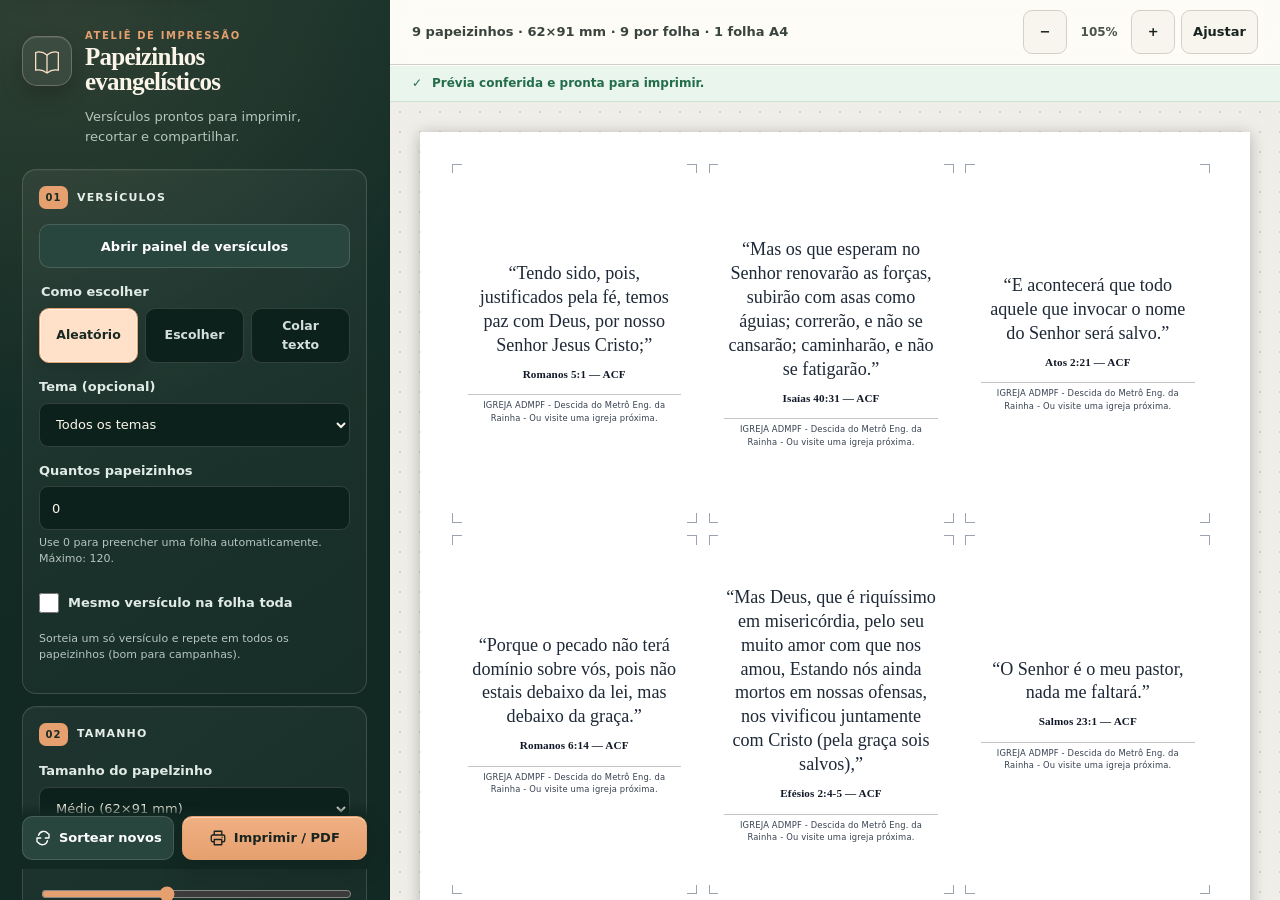
==== commit 1ea3552c: "feat(library): add dedicated ACF passage reading and selection panel" ====
--- a/index.html
+++ b/index.html
@@ -11,6 +11,7 @@
   <link rel="stylesheet" href="src/styles/layout.css" />
   <link rel="stylesheet" href="src/styles/templates.css" />
   <link rel="stylesheet" href="src/styles/print.css" />
+  <link rel="stylesheet" href="src/styles/verse-library.css" />
 </head>
 <body>
   <a class="skip-link" href="#preview">Pular para a prévia</a>
@@ -32,6 +33,7 @@
 
     <section class="panel" aria-labelledby="step-verses">
       <h2 id="step-verses"><span>01</span> Versículos</h2>
+      <button id="openVerseLibrary" class="secondary library-open" type="button" aria-haspopup="dialog" aria-controls="verseLibrary">Abrir painel de versículos</button>
       <div class="field">
         <fieldset class="mode-fieldset">
           <legend>Como escolher</legend>
@@ -231,6 +233,28 @@
     </form>
   </dialog>
 
+  <dialog id="verseLibrary" class="verse-library" aria-labelledby="libraryTitle" aria-describedby="libraryDescription">
+    <header class="library-header">
+      <div><span class="eyebrow">Leia · escolha · compartilhe</span><h2 id="libraryTitle">Painel de versículos</h2>
+      <p id="libraryDescription">Explore os textos ACF com calma. Os escolhidos ficam guardados para montar sua folha.</p></div>
+      <button id="libraryClose" type="button" class="library-light-button">Voltar ao editor</button>
+    </header>
+    <div class="library-filters">
+      <label>Buscar referência ou palavra<input id="librarySearch" type="search" placeholder="João, salvação, amor…" autocomplete="off" /></label>
+      <label>Livro<select id="libraryBook"><option value="">Todos os livros</option></select></label>
+      <label>Tema<select id="libraryTheme"><option value="">Todos os temas</option></select></label>
+      <label class="library-selected"><input id="librarySelectedOnly" type="checkbox" /> Só escolhidos</label>
+      <button id="libraryReset" type="button" class="library-light-button">Limpar filtros</button>
+    </div>
+    <p id="librarySummary" class="library-summary" role="status"></p>
+    <div id="libraryCards" class="library-cards" aria-label="Trechos bíblicos"></div>
+    <footer class="library-footer">
+      <small>Almeida Corrigida Fiel (ACF) · © 1994, 1995, 2007, 2011 SBTB / Trinitarian Bible Society.<br />As notas de contexto são orientações de leitura e não aparecem na impressão.
+      <a href="https://www.biblias.com.br/direitos-autorais" target="_blank" rel="noopener noreferrer">Condições de citação ↗</a></small>
+      <button id="libraryUse" type="button" class="primary">Usar escolhidos na folha</button>
+    </footer>
+  </dialog>
+
   <script type="module" src="src/app.js"></script>
 </body>
 </html>
--- a/src/styles/verse-library.css
+++ b/src/styles/verse-library.css
@@ -0,0 +1,50 @@
+.library-open { width: 100%; margin-bottom: 14px; }
+.verse-library {
+  width: min(1220px, calc(100vw - 32px)); max-width: none;
+  height: calc(100dvh - 32px); max-height: none; padding: 0;
+  border: 1px solid #d4cdbf; border-radius: 16px; background: var(--paper); color: var(--ink);
+}
+.verse-library[open] { display: flex; flex-direction: column; }
+.verse-library::backdrop { background: rgba(8, 21, 17, .8); }
+.library-header { display: flex; align-items: start; justify-content: space-between; gap: 20px; padding: 24px; }
+.library-header h2 { margin: 3px 0 5px; font: 700 32px/1.1 Georgia, serif; }
+.library-header p { margin: 0; color: var(--muted-ink); font-size: 13px; }
+.library-header .eyebrow { color: #805035; }
+.library-light-button, .library-card button { border-color: #cec6b8; background: #f4f0e7; color: #283f35; padding: 9px 13px; white-space: normal; }
+.library-filters { display: flex; align-items: end; flex-wrap: wrap; gap: 12px; padding: 0 24px 16px; border-bottom: 1px solid #ddd5c7; }
+.library-filters label { display: grid; gap: 5px; color: #35453d; font-size: 12px; }
+.library-filters label:first-child { flex: 2 1 240px; }
+.library-filters label:not(:first-child) { flex: 1 1 145px; }
+.library-filters .library-selected { display: flex; align-items: center; min-height: 44px; flex: 0 1 auto; }
+.library-filters input[type="search"], .library-filters select { color: #18231f; background: #fff; border-color: #c8c0b2; }
+.library-filters input::placeholder { color: #68766e; }
+.library-filters input:focus, .library-filters select:focus { background: #fff; color: #18231f; }
+.library-summary { flex: 0 0 auto; margin: 0; padding: 10px 24px; font-size: 12px; color: #59635e; background: #f4f0e7; }
+.library-cards { flex: 1; min-height: 0; overflow: auto; display: grid; grid-template-columns: repeat(3, minmax(0, 1fr)); align-content: start; gap: 16px; padding: 20px 24px; }
+.library-card { display: flex; flex-direction: column; padding: 20px; border: 1px solid #ded6c8; border-radius: 10px; background: #fff; }
+.library-card h3 { margin: 0 0 12px; color: #345846; font-size: 15px; }
+.library-verse-text { margin: 0; font: 17px/1.65 Georgia, "Times New Roman", serif; overflow-wrap: anywhere; }
+.library-tags { margin: 14px 0 0; font-size: 11px; color: #696155; }
+.library-context { margin: 12px 0 0; padding-top: 10px; border-top: 1px solid #e8e0d2; font-size: 12px; line-height: 1.5; color: #675335; }
+.library-card-actions { display: flex; flex-wrap: wrap; align-items: center; gap: 12px; margin-top: auto; padding-top: 18px; }
+.library-card button[aria-pressed="true"] { background: #e4f1e8; color: #1f5b3d; border-color: #8daf96; }
+.library-card a { color: #496354; font-size: 12px; text-underline-offset: 3px; }
+.library-footer { display: flex; flex: 0 0 auto; justify-content: space-between; align-items: center; gap: 18px; border-top: 1px solid #d9d3c8; padding: 14px 24px; background: #f4f0e7; }
+.library-footer small { color: #59635e; font-size: 11px; }
+.library-footer a { color: #496354; text-underline-offset: 3px; }
+.library-footer button { padding: 12px 20px; }
+.library-empty { grid-column: 1 / -1; color: #59635e; }
+@media (max-width: 950px) { .library-cards { grid-template-columns: repeat(2, minmax(0, 1fr)); } }
+@media (max-width: 600px) {
+  .verse-library { width: 100vw; height: 100dvh; margin: 0; border: 0; border-radius: 0; }
+  .library-header { padding: 16px; gap: 12px; }
+  .library-header h2 { font-size: 25px; }
+  .library-header .library-light-button { font-size: 12px; padding: 8px; }
+  .library-filters { padding: 0 16px 12px; gap: 8px; }
+  .library-filters label:first-child { flex-basis: 100%; }
+  .library-filters label:not(:first-child) { flex-basis: 40%; }
+  .library-cards { grid-template-columns: 1fr; padding: 16px; }
+  .library-footer { padding: 12px 16px; flex-wrap: wrap; gap: 8px; }
+  .library-footer button { width: 100%; }
+}
+@media print { .verse-library, .verse-library::backdrop { display: none !important; } }
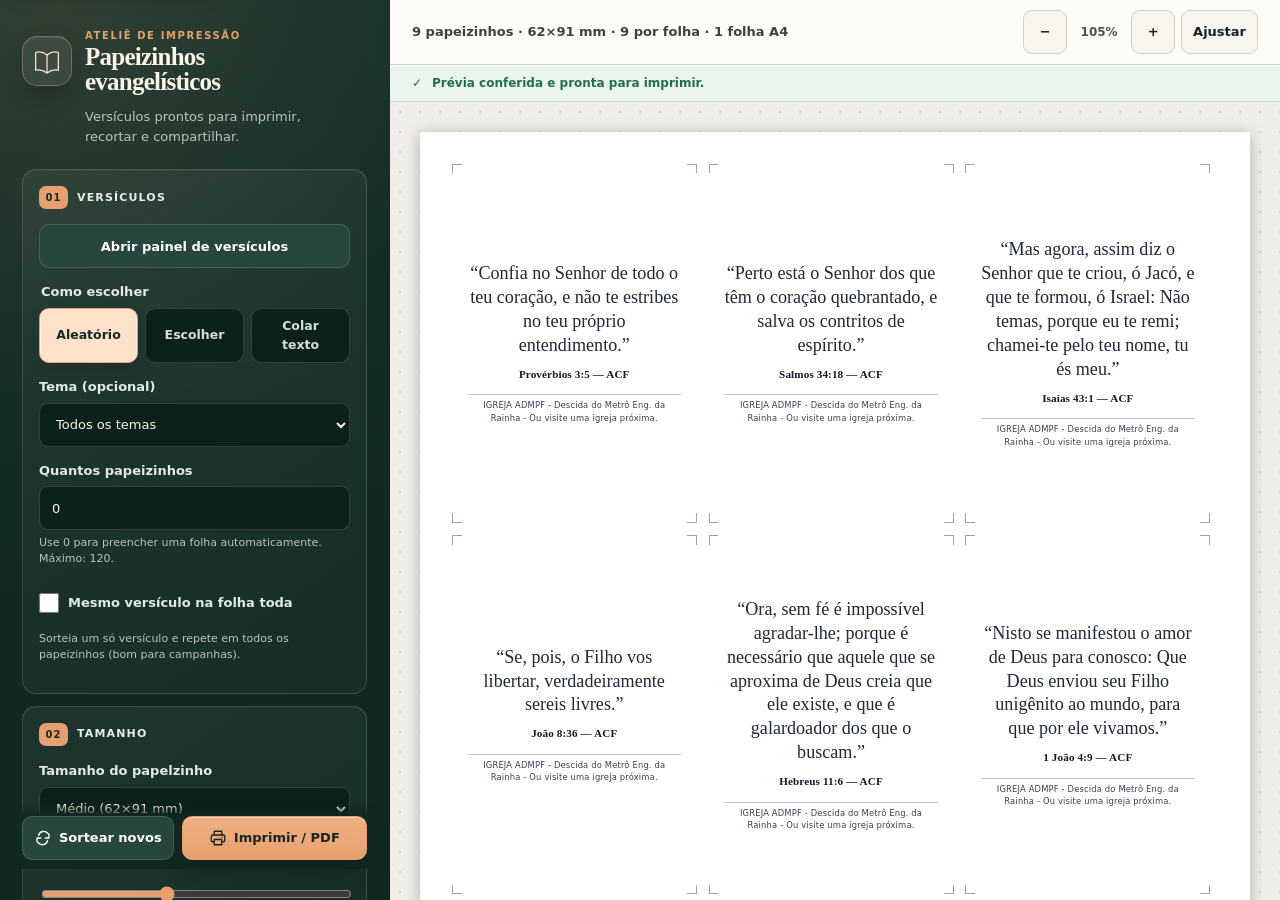
==== commit 282fa4be: "feat(library): sort verses by length and document mandatory completion bell" ====
--- a/index.html
+++ b/index.html
@@ -243,6 +243,7 @@
       <label>Buscar referência ou palavra<input id="librarySearch" type="search" placeholder="João, salvação, amor…" autocomplete="off" /></label>
       <label>Livro<select id="libraryBook"><option value="">Todos os livros</option></select></label>
       <label>Tema<select id="libraryTheme"><option value="">Todos os temas</option></select></label>
+      <label>Ordenar<select id="librarySort"><option value="default">Ordem padrão</option><option value="longest">Maiores primeiro</option><option value="shortest">Menores primeiro</option></select></label>
       <label class="library-selected"><input id="librarySelectedOnly" type="checkbox" /> Só escolhidos</label>
       <button id="libraryReset" type="button" class="library-light-button">Limpar filtros</button>
     </div>
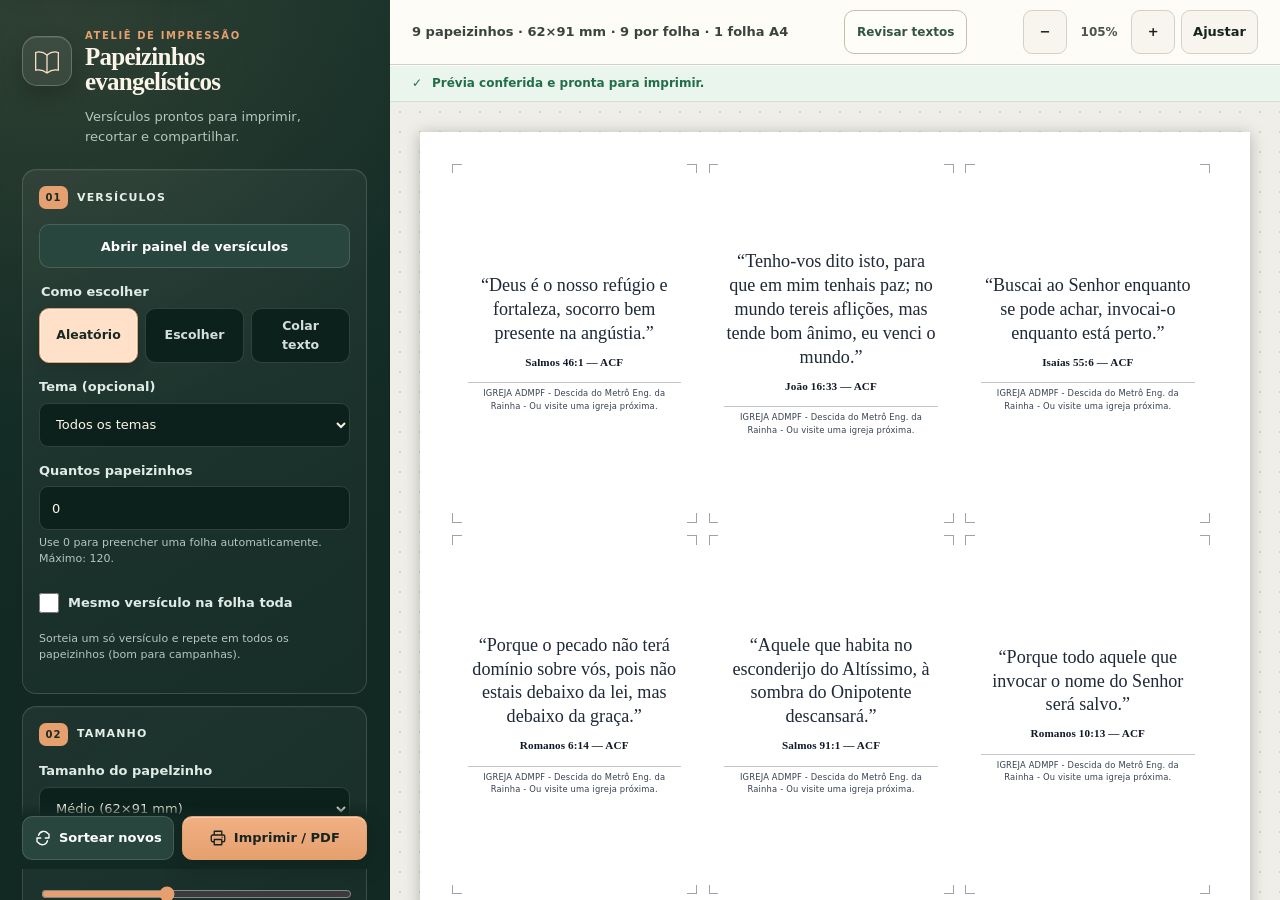
==== commit 5b9d04f8: "feat(print): review overflow and adjust font per tract copy" ====
--- a/index.html
+++ b/index.html
@@ -12,6 +12,7 @@
   <link rel="stylesheet" href="src/styles/templates.css" />
   <link rel="stylesheet" href="src/styles/print.css" />
   <link rel="stylesheet" href="src/styles/verse-library.css" />
+  <link rel="stylesheet" href="src/styles/tract-review.css" />
 </head>
 <body>
   <a class="skip-link" href="#preview">Pular para a prévia</a>
@@ -169,6 +170,7 @@
     <h2 id="preview-title" class="sr-only">Prévia das folhas A4</h2>
     <div class="preview-toolbar">
       <span id="sheetInfo" class="sheet-info" aria-live="polite"></span>
+      <button id="reviewTexts" type="button" aria-haspopup="dialog" aria-controls="tractReview" disabled>Revisar textos</button>
       <div class="zoom-controls" role="group" aria-label="Zoom da prévia">
         <button id="zoomOut" type="button" title="Diminuir zoom" aria-label="Diminuir zoom">−</button>
         <output id="zoomVal" class="zoom-val" aria-live="polite">100%</output>
@@ -256,6 +258,33 @@
     </footer>
   </dialog>
 
+  <dialog id="tractReview" class="tract-review" aria-labelledby="reviewTitle" aria-describedby="reviewDescription">
+    <header class="review-header">
+      <div><span class="eyebrow">Ajuste só o que precisa</span><h2 id="reviewTitle">Revisar papeizinhos</h2></div>
+      <button id="reviewClose" type="button">Concluir revisão</button>
+    </header>
+    <p id="reviewDescription">Cada ajuste vale só para esta cópia, mesmo que o versículo apareça em outros papeizinhos.</p>
+    <div class="review-body">
+      <div class="review-controls">
+        <label class="review-check"><input id="reviewOnlyAttention" type="checkbox" /> Só os marcados para revisão</label>
+        <label for="reviewPick">Papelzinho</label>
+        <select id="reviewPick"></select>
+        <button id="reviewNext" type="button">Próximo da lista →</button>
+        <label for="reviewFont">Fonte deste papelzinho (pt)</label>
+        <div class="review-font-controls">
+          <button id="reviewFontLess" type="button" aria-label="Diminuir a fonte deste papelzinho">−</button>
+          <input id="reviewFont" type="number" min="3" max="24" step="0.5" inputmode="decimal" />
+          <button id="reviewFontMore" type="button" aria-label="Aumentar a fonte deste papelzinho">+</button>
+        </div>
+        <button id="reviewFontReset" type="button">Restaurar automático</button>
+        <p id="reviewMessage" class="review-message" role="status"></p>
+        <small>Os ajustes ficam nesta seleção. Sortear ou aplicar uma nova seleção restaura o automático. Trocar arte, logo, rodapé ou tamanho mantém suas exceções.</small>
+        <small>Se a letra ficar pequena demais, use um papelzinho maior ou reduza o rodapé.</small>
+      </div>
+      <div class="review-paper"><div id="reviewSample" class="review-sample" aria-label="Amostra do papelzinho selecionado"></div></div>
+    </div>
+  </dialog>
+
   <script type="module" src="src/app.js"></script>
 </body>
 </html>
--- a/src/styles/layout.css
+++ b/src/styles/layout.css
@@ -74,6 +74,7 @@
 }
 
 .tract-text {
+  flex: 0 0 auto; /* Mantém a altura real do texto para detectar cortes no auto-ajuste. */
   margin: 0;
   font-family: Georgia, "Times New Roman", "Liberation Serif", serif;
   line-height: 1.32;
--- a/src/styles/tract-review.css
+++ b/src/styles/tract-review.css
@@ -0,0 +1,35 @@
+#reviewTexts { padding: 7px 12px; border-color: #c7beae; background: var(--paper); color: #315540; font-size: 12px; white-space: nowrap; }
+.tract-review { width: min(850px, calc(100vw - 28px)); max-width: none; max-height: calc(100dvh - 28px); padding: 24px; border: 1px solid #d4cdbf; border-radius: 14px; background: var(--paper); color: var(--ink); overflow: auto; }
+.tract-review::backdrop { background: rgba(8, 21, 17, .8); }
+.review-header { display: flex; justify-content: space-between; align-items: start; gap: 16px; }
+.review-header h2 { margin: 3px 0 10px; font: 700 28px/1.15 Georgia, serif; }
+.review-header .eyebrow { color: #805035; }
+#reviewDescription { margin: 4px 0 20px; color: #59635e; font-size: 13px; }
+.review-body { display: grid; grid-template-columns: minmax(220px, 1fr) minmax(0, 1.2fr); gap: 24px; }
+.review-controls { display: flex; flex-direction: column; align-items: stretch; gap: 10px; min-width: 0; }
+.review-controls label { color: #35453d; font-size: 12px; }
+.review-check { display: flex; align-items: center; gap: 8px; }
+.tract-review button { color: #283f35; border-color: #cec6b8; background: #f4f0e7; padding: 9px 12px; font-size: 12px; }
+.tract-review input[type="number"], .tract-review select { color: #18231f; background: #fff; border-color: #c8c0b2; }
+.tract-review input[type="number"]:focus, .tract-review select:focus { color: #18231f; background: #fff; }
+.review-font-controls { display: grid; grid-template-columns: 44px minmax(0, 1fr) 44px; gap: 8px; }
+.review-font-controls input { text-align: center; }
+.review-font-controls button { font-size: 22px; padding: 0; }
+.review-message { margin: 0; padding: 12px; background: #e9f5ed; color: #246d4a; border-radius: 8px; font-size: 12px; }
+.review-message.is-warning { background: #fff2de; color: #755024; }
+.review-controls small { color: #687166; font-size: 11px; line-height: 1.5; }
+.review-paper { overflow: auto; padding: 12px; background: #e8e4db; border-radius: 8px; }
+.review-sample { width: max-content; min-width: 100%; display: flex; justify-content: center; }
+.review-sample .tract { flex: 0 0 auto; }
+@media screen {
+  .tract.is-reviewing { outline: 3px solid #cf7d50; outline-offset: 2px; }
+  .tract.has-small-font:not(.is-overflowing) { box-shadow: inset 0 0 0 1px #c89b55; }
+}
+@media (max-width: 900px) { .preview-toolbar { flex-wrap: wrap; } }
+@media (max-width: 650px) {
+  .tract-review { padding: 16px; }
+  .review-header h2 { font-size: 23px; }
+  .review-body { grid-template-columns: minmax(0, 1fr); }
+  .review-paper { max-height: 45dvh; }
+}
+@media print { .tract-review, .tract-review::backdrop, #reviewTexts { display: none !important; } }
